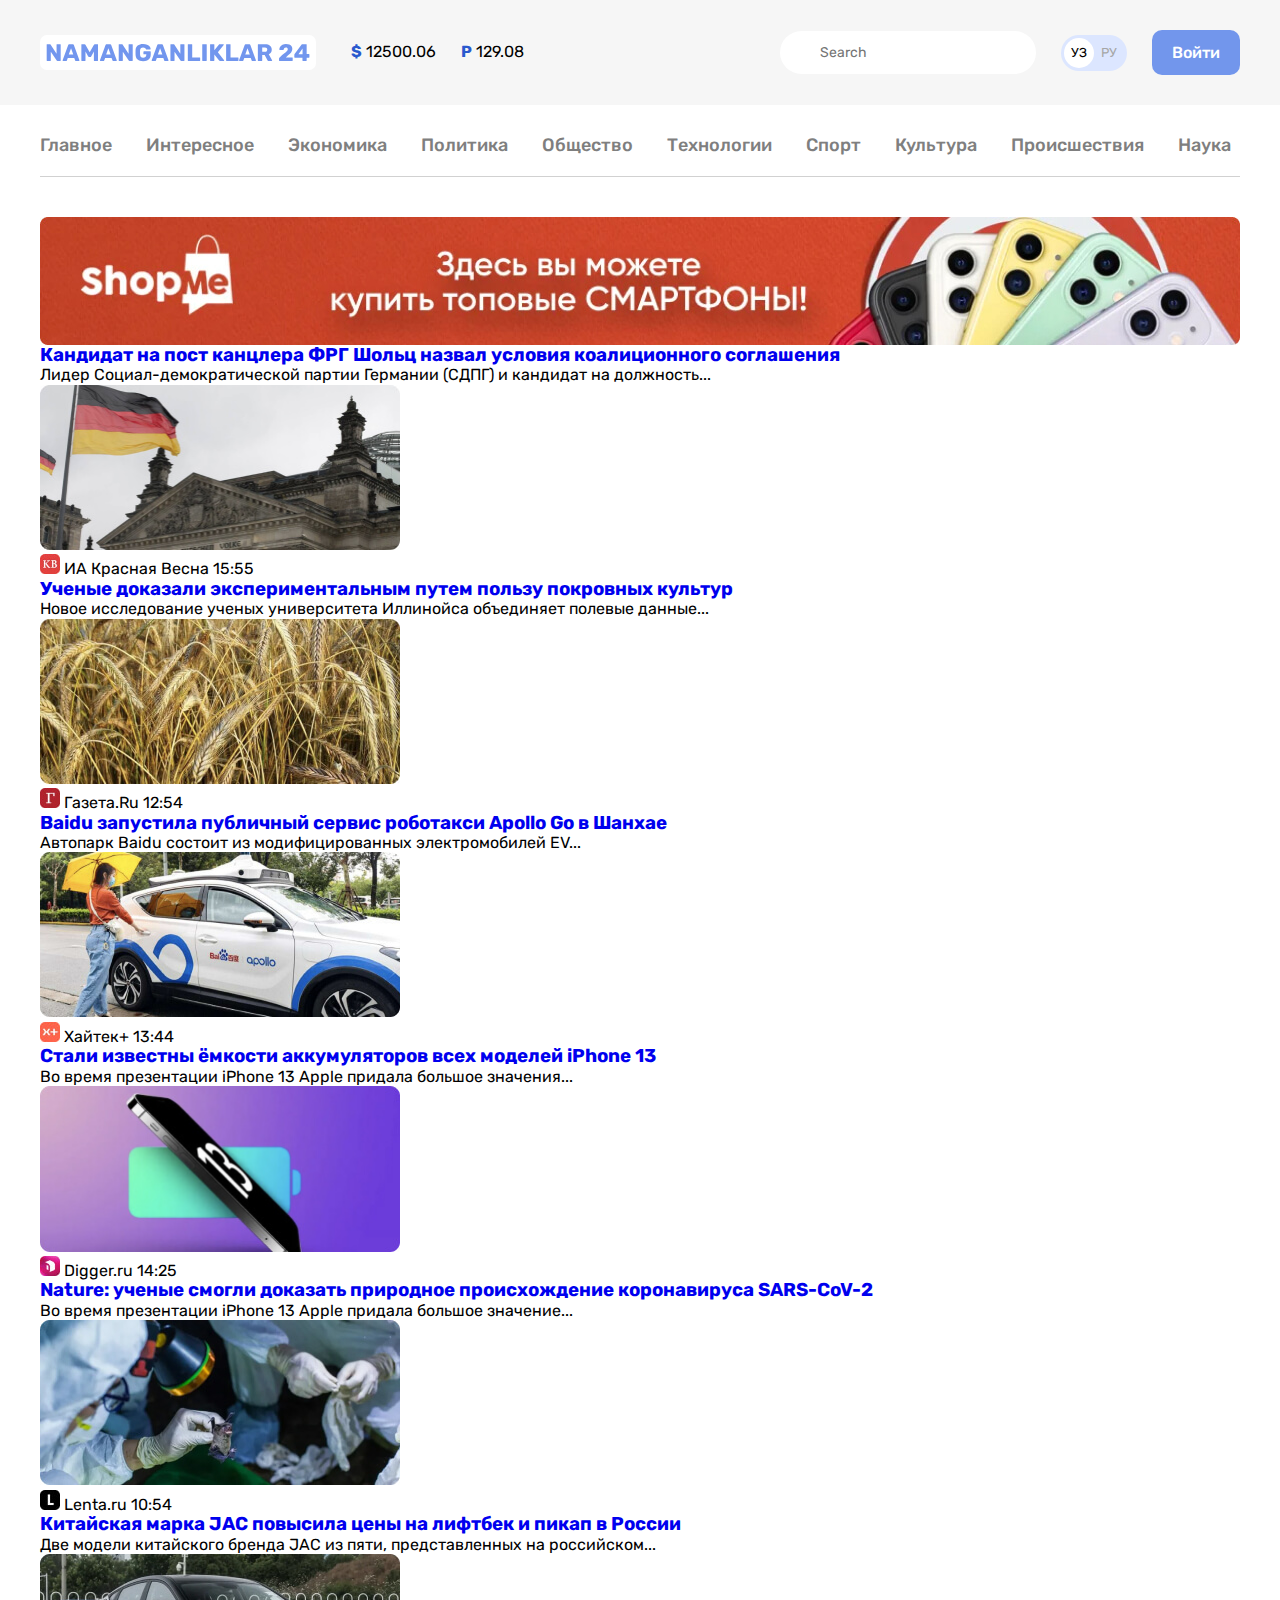
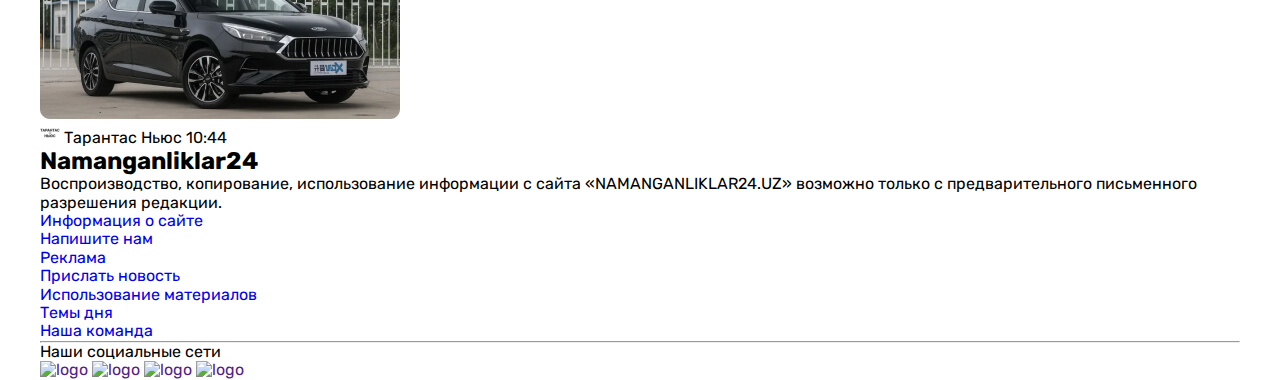
==== index.html @ 30543a36 "Add new img and change html code" ====
<!DOCTYPE html>
<html lang="ru">
<head>
    <meta charset="UTF-8">
    <meta name="viewport" content="width=device-width, initial-scale=1.0">
    <title>Namangan24</title>
    <!-- Google fonts -->
    <link rel="preconnect" href="https://fonts.googleapis.com">
    <link rel="preconnect" href="https://fonts.gstatic.com" crossorigin>
    <link href="https://fonts.googleapis.com/css2?family=Rubik:wght@400;500;700&display=swap" rel="stylesheet">
    <!-- Styles -->
    <link rel="stylesheet" href="css/normalize.css">
    <link rel="stylesheet" href="css/style.css">
</head>
<body>
    <!-- SITE HEADER -->
    <header class="site-header">
        <div class="header-top">
            <div class="header-top-container container">
                <a class="site-header-logo" href="index.html">
                    <img src="img/logo-site.svg" alt="site-logo" width="264" height="28">
                </a>

                <!-- CURRENCY RATES -->
                <ul class="currancy-rates">
                    <li class="currency-rates-item">
                        <b class="currency-rates-type">$</b>
                        <span class="currency-rates-value">12500.06</span>
                    </li>
                    <li class="currency-rates-item">
                        <b class="currency-rates-type">P</b>
                        <span class="currency-rates-value">129.08</span>
                    </li>
                </ul>

                <!-- GLOBAL SEARCH FORM -->
                <form class="global-search-form" action="/server.php" method="get">
                    <input class="global-search-form-input" type="search" name="search" placeholder="Search" aria-label="Search" required>
                </form>

                <!-- LANG TOGGLE -->
                <div class="lang-toggle">
                    <a class="lang-toggle-link lang-toggle-link-active" href="index.html">УЗ</a>
                    <a class="lang-toggle-link" href="index.html/ru">РУ</a>
                </div>
                <!-- SITE-HEADER AUTH -->
                <a class="button button-primary" href="#">Войти</a>
            </div>
        </div>

        <div class="container">
        <!-- SITENAV -->
            <nav class="sitenav">
                <ul class="sitenav-list">
                    <li class="sitenav-item">
                        <a class="sitenav-link" href="#">Главное</a>
                    </li>
                    <li class="sitenav-item">
                        <a class="sitenav-link" href="#">Интересное</a>
                    </li>
                    <li class="sitenav-item">
                        <a class="sitenav-link" href="#">Экономика</a>
                    </li>
                    <li class="sitenav-item">
                        <a class="sitenav-link" href="#">Политика</a>
                    </li>
                    <li class="sitenav-item">
                        <a class="sitenav-link" href="#">Общество</a>
                    </li>
                    <li class="sitenav-item">
                        <a class="sitenav-link" href="#">Технологии</a>
                    </li>
                    <li class="sitenav-item">
                        <a class="sitenav-link" href="#">Спорт</a>
                    </li>
                    <li class="sitenav-item">
                        <a class="sitenav-link" href="#">Культура</a>
                    </li>
                    <li class="sitenav-item">
                        <a class="sitenav-link" href="#">Происшествия</a>
                    </li>
                    <li class="sitenav-item">
                        <a class="sitenav-link" href="#">Наука</a>
                    </li>
                </ul>
            </nav>
            <!-- SITE-HEADER-BANNER -->
            <aside class="site-header-banner"> <!---umuman saytga aloqasi bo'lmagan-->
                <a class="site-header-banner-link" href="#" target="_blank">
                    <img src="/img/shopping-banner.jpg" alt="img" width="1200" height="128">
                </a>
            </aside>
        </div>

    </header>

    <!-- MAIN CONTENT -->
    <main class="main-content">
        <!-- <h1>Namanganliklar24 - сайт новостей</h1> -->

        <div class="container">
            <div class="top-news">
                <!-- <h2>Toп новостей</h2> -->
                <!-- NEWS GRID -->
                <div class="news-grid">
                    <!-- NEWS GRID ITEM -->
                    <article class="news-grid-item article-card">
                        <h3 class="article-card-title">
                            <a class="article-card-link" href="#">Кандидат на пост канцлера ФРГ Шольц назвал условия коалиционного соглашения</a>
                        </h3>
                        <p class="article-card-text">Лидер Социал-демократической партии Германии (СДПГ) и кандидат на должность...</p>
                        <img class="article-card-img" src="/img/germany.jpg" alt="" width="360" height="165">
                        <footer class="article-card-footer">
                            <img class="article-card-source-icon" src="/img/krasnaya-logo.jpg" alt="img" width="20" height="20">
                            <span class="article-card-source">ИА Красная Весна 15:55</span>
                        </footer>
                    </article>

                    <!-- NEWS GRID ITEM -->
                    <article class="news-grid-item article-card">
                        <h3 class="article-card-title">
                            <a class="article-card-link" href="#">Ученые доказали экспериментальным путем пользу покровных культур</a>
                        </h3>
                        <p class="article-card-text">Новое исследование ученых университета Иллинойса объединяет полевые данные... </p>
                        <img class="article-card-img" src="/img/wheat.jpg" alt="" width="360" height="165">
                        <footer class="article-card-footer">
                            <img class="article-card-source-icon" src="/img/journey-logo.jpg" alt="img" width="20" height="20">
                            <span class="article-card-source">Газета.Ru 12:54</span>
                        </footer>
                    </article>

                    <!-- NEWS GRID ITEM -->
                    <article class="news-grid-item article-card">
                        <h3 class="article-card-title">
                            <a class="article-card-link" href="#">Baidu запустила публичный сервис роботакси Apollo Go в Шанхае</a>
                        </h3>
                        <p class="article-card-text">Автопарк Baidu состоит из модифицированных электромобилей EV... </p>
                        <img class="article-card-img" src="/img/baidu.jpg" alt="" width="360" height="165">
                        <footer class="article-card-footer">
                            <img class="article-card-source-icon" src="/img/hightech-logo.jpg" alt="img" width="20" height="20">
                            <span class="article-card-source">Хайтек+ 13:44</span>
                        </footer>
                    </article>

                    <!-- NEWS GRID ITEM -->
                    <article class="news-grid-item article-card">
                        <h3 class="article-card-title">
                            <a class="article-card-link" href="#">Стали известны ёмкости аккумуляторов всех моделей iPhone 13</a>
                        </h3>
                        <p class="article-card-text">Во время презентации iPhone 13 Apple придала большое значения...</p>
                        <img class="article-card-img" src="/img/iphone-13pro.jpg" alt="" width="360" height="165">
                        <footer class="article-card-footer">
                            <img class="article-card-source-icon" src="/img/digger-logo.jpg" alt="img" width="20" height="20">
                            <span class="article-card-source">Digger.ru 14:25</span>
                        </footer>
                    </article>

                    <!-- NEWS GRID ITEM -->
                    <article class="news-grid-item article-card">
                        <h3 class="article-card-title">
                            <a class="article-card-link" href="#">Nature: ученые смогли доказать природное происхождение коронавируса SARS-CoV-2</a>
                        </h3>
                        <p class="article-card-text">Во время презентации iPhone 13 Apple придала большое значение...</p>
                        <img class="article-card-img" src="/img/lenta.jpg" alt="" width="360" height="165">
                        <footer class="article-card-footer">
                            <img class="article-card-source-icon" src="/img/lenta-logo.jpg" alt="img" width="20" height="20">
                            <span class="article-card-source">Lenta.ru 10:54</span>
                        </footer>
                    </article>

                    <!-- NEWS GRID ITEM -->
                    <article class="news-grid-item article-card">
                        <h3 class="article-card-title">
                            <a class="article-card-link" href="#">Китайская марка JAC повысила цены на лифтбек и пикап в России</a>
                        </h3>
                        <p class="article-card-text">Две модели китайского бренда JAC из пяти, представленных на российском...</p>
                        <img class="article-card-img" src="/img/jac.jpg" alt="" width="360" height="165">
                        <footer class="article-card-footer">
                            <img class="article-card-source-icon" src="/img/tarantas-png.png" alt="img" width="20" height="20">
                            <span class="article-card-source">Тарантас Ньюс 10:44</span>
                        </footer>
                    </article>


                </div>
            </div>
        </div>

    </main>

    <!-- FOOTER -->
    <footer class="site-footer">
        <div class="container">
            <h2 class="footer-heading">Namanganliklar24</h2>
            <div class="footer-nav">
                <p class="footer-nav-text">Воспроизводство, копирование, использование информации с сайта «NAMANGANLIKLAR24.UZ» возможно только с предварительного письменного разрешения редакции.
                </p>

                <ul class="footer-nav-list">
                    <li class="footer-nav-item"><a class="footer-nav-link" href="#">Информация о сайте</a>
                    </li>
                    <li class="footer-nav-item">
                        <a class="footer-nav-link" href="#">Напишите нам</a>
                    </li>
                    <li class="footer-nav-item">
                        <a class="footer-nav-link" href="#">Реклама</a>
                    </li>
                    <li class="footer-nav-item">
                        <a class="footer-nav-link" href="#">Прислать новость</a>
                    </li>
                </ul>
                <ul class="footer-nav-list">
                    <li class="footer-nav-item">
                        <a class="footer-nav-link" href="#">Использование материалов</a>
                    </li>
                    <li class="footer-nav-item">
                        <a class="footer-nav-link" href="#">Темы дня</a>
                    </li>
                    <li class="footer-nav-item">
                        <a class="footer-nav-link" href="#">Наша команда
                        </a>
                    </li>
                </ul>
            </div>
            <hr>

            <div class="footer-bottom">
                <p class="footer-bottom-text">Наши социальные сети</p>
                <div class="footer-bottom-social">
                    <a class="footer-social-link" href="">
                        <img src="https://placehold.co/25x25" alt="logo">
                    </a>
                    <a class="footer-social-link" href="">
                        <img src="https://placehold.co/25x25" alt="logo">
                    </a>
                    <a class="footer-social-link" href="">
                        <img src="https://placehold.co/25x25" alt="logo">
                    </a>
                    <a class="footer-social-link" href="">
                        <img src="https://placehold.co/25x25" alt="logo">
                    </a>
                </div>
            </div>
        </div>
    </footer>

</body>
</html>
---- css/style.css ----
*{
    box-sizing: border-box;
    padding: 0;
    margin: 0;
    list-style: none;
    text-decoration: none;
}
*:focus{
    outline: 2px dashed #7296EC;
}
html{
    height: 100%;
    scroll-behavior: smooth;
}
body{
    display: flex;
    flex-direction: column;
    font-family: 'Rubik', sans-serif;
    font-size: 16px;
}
img{
    /* min-width: 100%; */
    height: auto;
}
.container{
    width: 100%;
    max-width: 1240px;
    padding-left: 20px;
    padding-right: 20px;
    margin-left: auto;
    margin-right: auto;
}
/* BUTTON */
.button{
    display: inline-block;
    padding: 13px 20px;
    border-radius: 10px;
    font-size: 16px;
    line-height: normal;
    font-weight: 500;
    text-align: center;
    cursor: pointer;
}
.button-primary{
    background-color: #7296EC;
    color: #fff;
}
.button-primary:hover{
    opacity: 0.8;
}
.button-primary:active{
    opacity: 0.6;
}

/* HEADER */
.header-top {
    padding-top: 30px;
    padding-bottom: 30px;
    background-color: #f6f6f6;
}
.header-top-container {
    display: flex;
    align-items: center;
}
.site-header-logo{
    display: flex;
    padding: 8px 6px;
    margin-right: 35px;
    border-radius: 7px;
    background-color: #fff;
}
.site-header-logo:hover{
    opacity: 0.8;
}
.site-header-logo:active{
    opacity: 0.6;
}
.currancy-rates {
    display: flex;
    align-items: center;
    margin-right: auto;
}
.currency-rates-item:not(:last-child) {
    margin-right: 25px;
}
.currency-rates-type {
    color: #2959CE;
}
/* GLOBAL SEARCH */
.global-search-form{
    margin-right: 25px;
}
.global-search-form-input{
    padding-top: 13px;
    padding-bottom: 13px;
    padding-left: 40px;
    padding-right: 20px;
    border-radius: 60px;
    border: none;
    background-color: #fff;
    font-size: 14px;
    line-height: normal;
}
/* LANG-TOGGLE */
.lang-toggle {
    display: flex;
    padding: 3px;
    margin-right: 25px;
    border-radius: 39px;
    background-color: #DCE6FF;
}
.lang-toggle-link {
    width: 30px;
    height: 30px;
    font-size: 13px;
    line-height: 30px;
    text-align: center;
    color: #a6a6a6;
    border-radius: 50%;
}
.lang-toggle-link-active{
    background-color: #fff;
    color: #000;
}
/* SITENAV */
.sitenav {
    padding-bottom: 16px;
    padding-top: 26px;
    margin-bottom: 40px;
    border-bottom: 1px solid #d1d1d1;
    font-weight: 500;
}
.sitenav-list {
    display: flex;
    align-items: center;
    /* justify-content: space-between; */
}
.sitenav-item{
    margin-top: 4px;
    margin-bottom: 4px;
}
.sitenav-item:not(:last-child) {
    margin-right: 34px;
}
.sitenav-link {
    display: block;
    color: #7F7F7F;
    text-align: center;
    font-size: 18px;
}
.sitenav-link:hover{
    color: #7296EC;
}
.sitenav-link:active{
    opacity: 0.6;
}
.site-header-banner-link{
    display: flex;
}

/* MAIN CONTENT */
.main-content{
    flex-grow: 1; /*sticky footer bo'lishiga yordam beradi*/
}
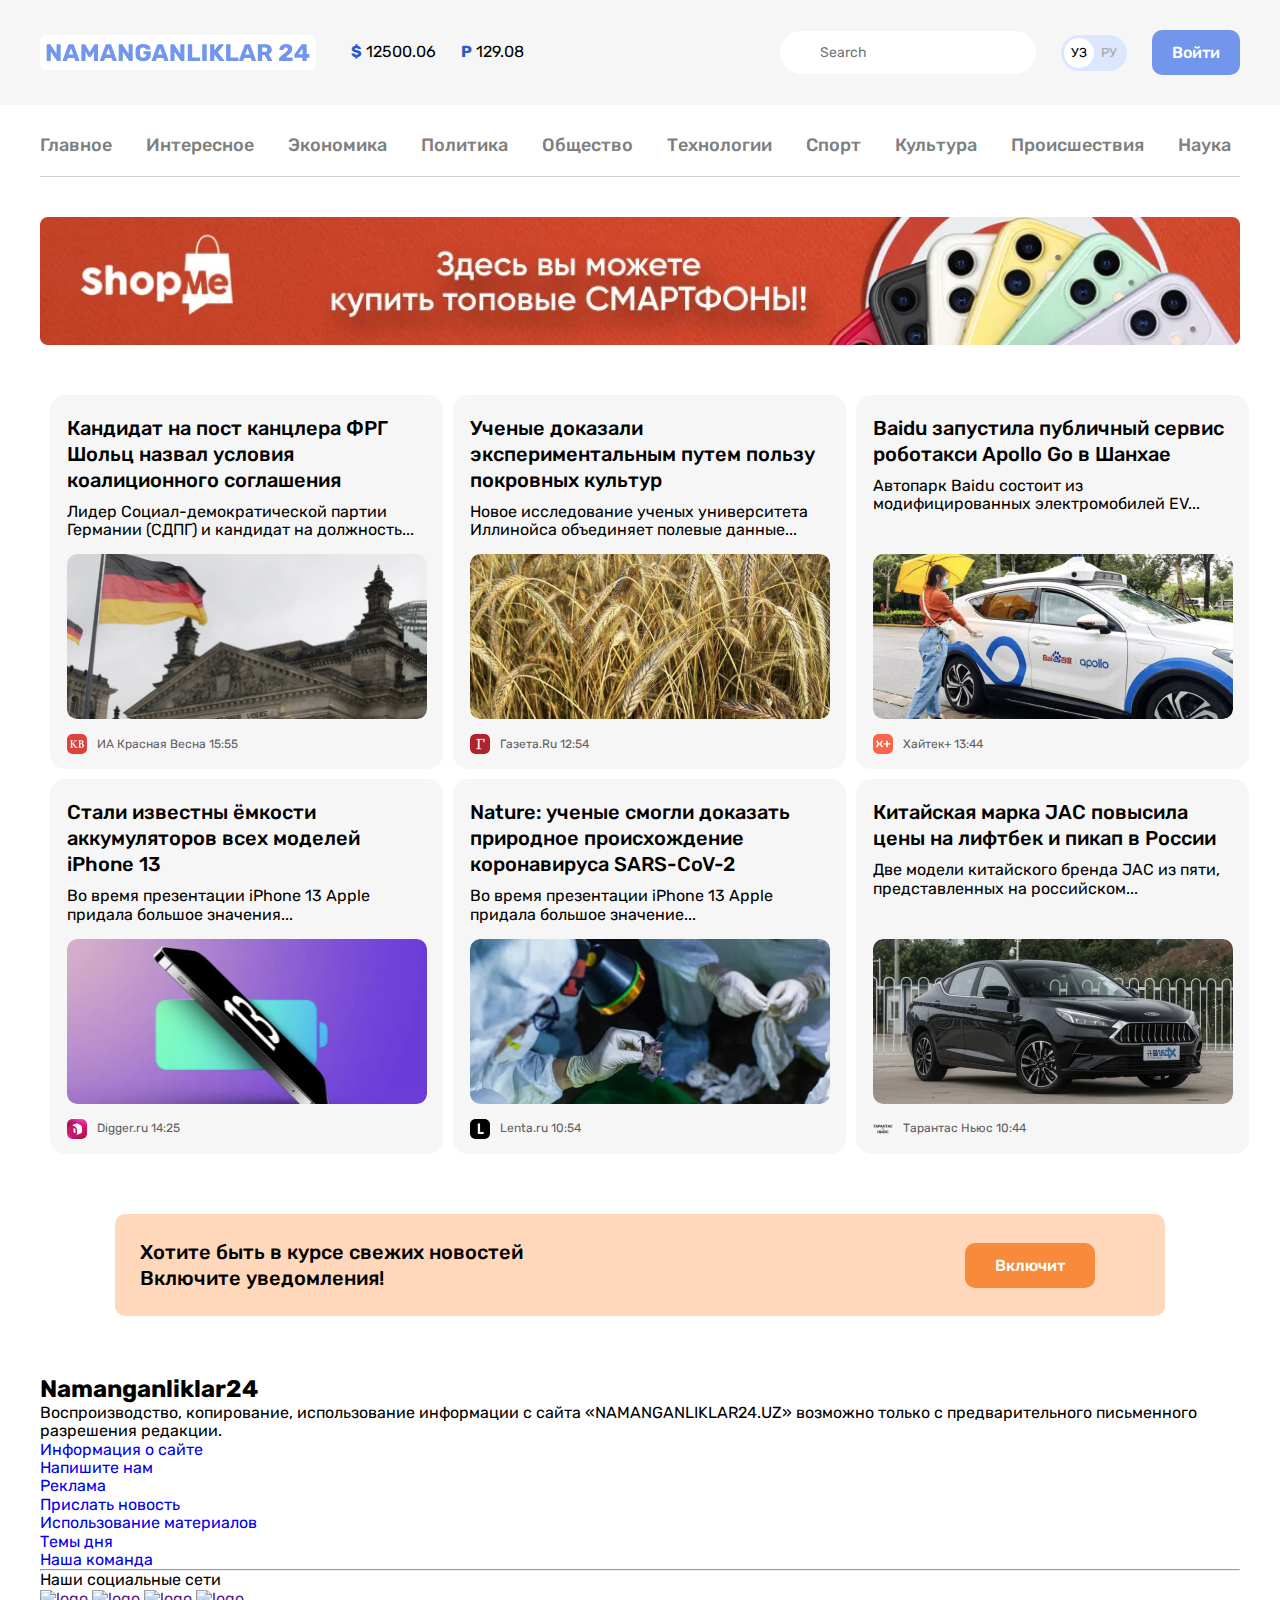
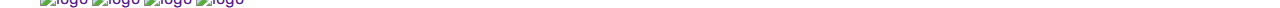
==== commit 2e404577: "Add notification-cta sectin and styles" ====
--- a/index.html
+++ b/index.html
@@ -184,6 +184,14 @@
 
                 </div>
             </div>
+
+            <!-- NOTIFICATION CTA -->
+            <section class="notification-cta">
+                <div class="notification-cta-text">Хотите быть в курсе свежих новостей
+                    <br>Включите уведомления!
+                </div>
+                <button class="button button-orange" type="button">Включит</button>
+            </section>
         </div>
 
     </main>
--- a/css/style.css
+++ b/css/style.css
@@ -34,6 +34,7 @@
 .button{
     display: inline-block;
     padding: 13px 20px;
+    border: 0;
     border-radius: 10px;
     font-size: 16px;
     line-height: normal;
@@ -45,10 +46,10 @@
     background-color: #7296EC;
     color: #fff;
 }
-.button-primary:hover{
+.button:hover{
     opacity: 0.8;
 }
-.button-primary:active{
+.button:active{
     opacity: 0.6;
 }
 
@@ -161,4 +162,91 @@
 /* MAIN CONTENT */
 .main-content{
     flex-grow: 1; /*sticky footer bo'lishiga yordam beradi*/
+    padding-top: 50px;
+}
+
+/* NEWS GRID */
+.news-grid {
+    display: flex;
+    flex-wrap: wrap;
+    margin-right: -10px;
+    margin-bottom: -10px;
+}
+.news-grid-item{
+    width: 393px;
+    margin-left: 10px;
+    margin-bottom: 10px;
+}
+.article-card {
+    display: flex;
+    flex-direction: column;
+    border-radius: 15px;
+    padding: 20px 17px 15px;
+    background-color: #f6f6f6;
+}
+.article-card-title {
+    margin-bottom: 10px;
+    font-size: 20px;
+    font-weight: 500;
+    line-height: 26px; /* 130% */
+}
+.article-card-link {
+    display: inline-block;
+    color: #000;
+}
+.article-card-link:hover{
+    color: #7296EC;
+}
+.article-card-link:active{
+    opacity: 0.6;
+}
+.article-card-text {
+    margin-bottom: 15px;
+}
+.article-card-img {
+    display: block;
+    width: 360px;
+    height: 165px;
+    margin-top: auto;
+    margin-bottom: 15px;
+    border-radius: 10px;
+    object-fit: cover;
+}
+.article-card-footer {
+    display: flex;
+    align-items: center;
+}
+.article-card-source-icon {
+    margin-right: 10px;
+    border-radius: 5px;
+}
+.article-card-source {
+    color: #5E5F61;
+    font-size: 12px;
+    font-weight: 400;
+}
+
+.notification-cta {
+    display: flex;
+    justify-content: space-between;
+    align-items: center;
+    padding: 25px 70px 25px 25px;
+    margin: 60px 75px;
+    border-radius: 10px;
+    background-color: #ffd7ba;
+}
+.notification-cta-text {
+    color: #000;
+    font-size: 20px;
+    font-weight: 500;
+    line-height: 26px; /* 130% */
+}
+.button-orange {
+    color: #fff;
+    display: inline-flex;
+    padding: 13px 30px;
+    align-items: flex-start;
+    gap: 10px;
+    border-radius: 10px;
+    background-color: #F78B3B;
 }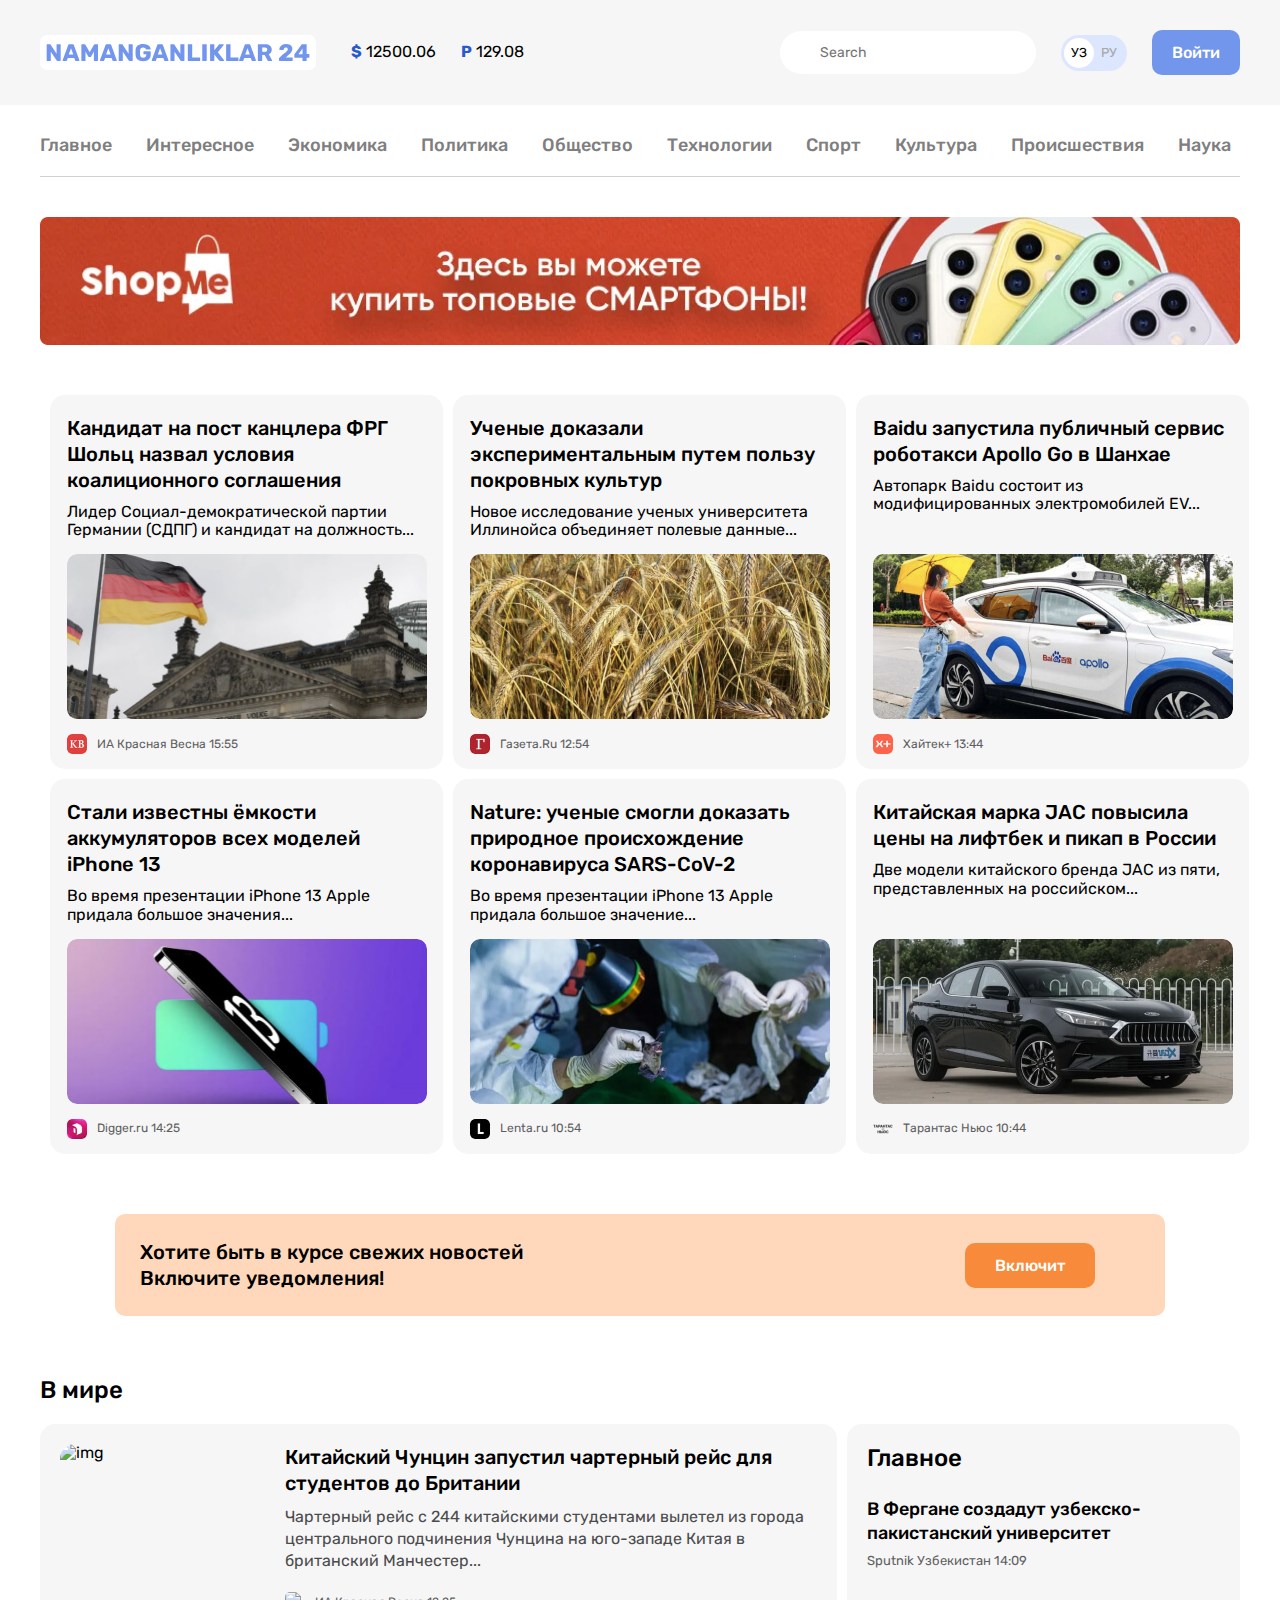
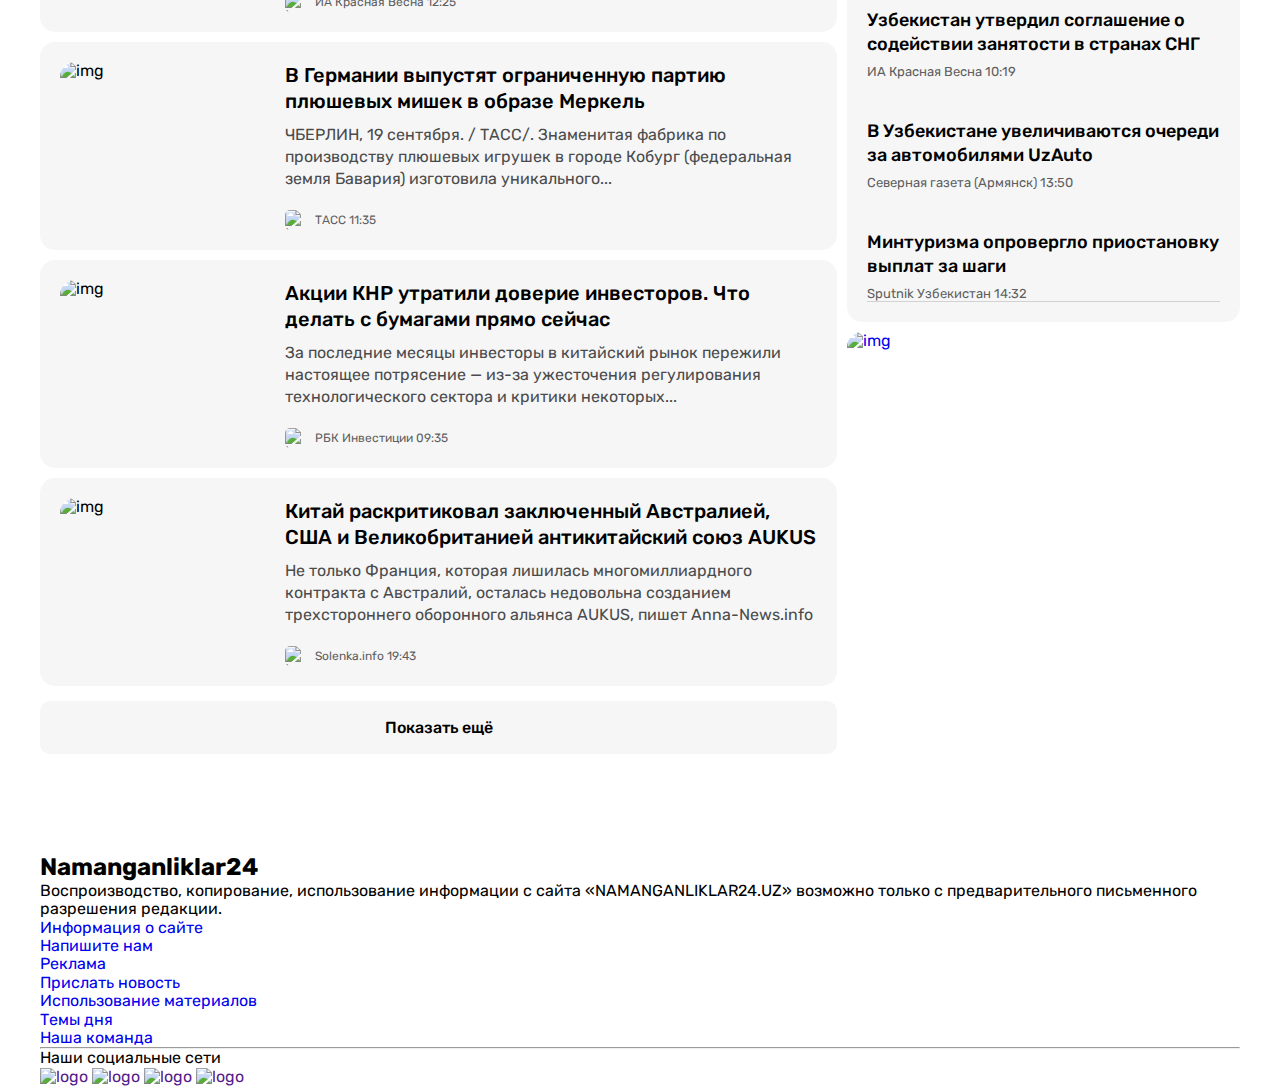
==== commit e3b606b6: "Add global news" ====
--- a/index.html
+++ b/index.html
@@ -192,6 +192,114 @@
                 </div>
                 <button class="button button-orange" type="button">Включит</button>
             </section>
+
+            <div class="layout-2-1">
+                <!-- GLOBAL NEW -->
+                <div class="layout-main-2-1">
+                    <section class="global-news">
+                        <h2 class="global-news-heading">В мире</h2>
+                        <!-- NEWS-LIST -->
+                        <div class="news-list">
+                            <!-- NEWS-ITEM -->
+                            <div class="news-list-item article-card-horizontal">
+                                <img class="article-card-horizontal-img" src="https://placehold.co/210x165" alt="img" width="210" height="165">
+                                <div class="article-card-horizontal-content">
+                                    <h3 class="article-card-horizontal-title">
+                                        <a class="article-card-horizontal-link" href="#" >Китайский Чунцин запустил чартерный рейс для студентов до Британии</a>
+                                    </h3>
+                                    <p class="article-card-horizontal-text">Чартерный рейс с 244 китайскими студентами вылетел из города центрального подчинения Чунцина на юго-западе Китая в британский Манчестер...</p>
+                                    <footer class="article-card-horizontal-footer">
+                                        <img class="article-card-horizontal-icon" src="https://placehold.co/20x20" alt="img" width="20" height="20">
+                                        <span class="article-card-horizontal-source">ИА Красная Весна 12:25 </span>
+                                    </footer>
+                                </div>
+                            </div>
+                            <!-- NEWS-ITEM -->
+                            <div class="news-list-item article-card-horizontal">
+                                <img class="article-card-horizontal-img" src="https://placehold.co/210x165" alt="img" width="210" height="165">
+                                <div class="article-card-horizontal-content">
+                                    <h3 class="article-card-horizontal-title">
+                                        <a class="article-card-horizontal-link" href="#" >В Германии выпустят ограниченную партию плюшевых мишек в образе Меркель</a>
+                                    </h3>
+                                    <p class="article-card-horizontal-text">ЧБЕРЛИН, 19 сентября. / ТАСС/. Знаменитая фабрика по производству плюшевых игрушек в городе Кобург (федеральная земля Бавария) изготовила уникального...</p>
+                                    <footer class="article-card-horizontal-footer">
+                                        <img class="article-card-horizontal-icon" src="https://placehold.co/20x20" alt="img" width="20" height="20">
+                                        <span class="article-card-horizontal-source">ТАСС 11:35 </span>
+                                    </footer>
+                                </div>
+                            </div>
+                            <!-- NEWS-ITEM -->
+                            <div class="news-list-item article-card-horizontal">
+                                <img class="article-card-horizontal-img" src="https://placehold.co/210x165" alt="img" width="210" height="165">
+                                <div class="article-card-horizontal-content">
+                                    <h3 class="article-card-horizontal-title">
+                                        <a class="article-card-horizontal-link" href="#" >Акции КНР утратили доверие инвесторов. Что делать с бумагами прямо сейчас</a>
+                                    </h3>
+                                    <p class="article-card-horizontal-text">За последние месяцы инвесторы в китайский рынок пережили настоящее потрясение — из-за ужесточения регулирования технологического сектора и критики некоторых...</p>
+                                    <footer class="article-card-horizontal-footer">
+                                        <img class="article-card-horizontal-icon" src="https://placehold.co/20x20" alt="img" width="20" height="20">
+                                        <span class="article-card-horizontal-source">РБК Инвестиции 09:35 </span>
+                                    </footer>
+                                </div>
+                            </div>
+                            <!-- NEWS-ITEM -->
+                            <div class="news-list-item article-card-horizontal">
+                                <img class="article-card-horizontal-img" src="https://placehold.co/210x165" alt="img" width="210" height="165">
+                                <div class="article-card-horizontal-content">
+                                    <h3 class="article-card-horizontal-title">
+                                        <a class="article-card-horizontal-link" href="#" >Китай раскритиковал заключенный Австралией, США и Великобританией антикитайский союз AUKUS</a>
+                                    </h3>
+                                    <p class="article-card-horizontal-text">Не только Франция, которая лишилась многомиллиардного контракта с Австралий, осталась недовольна созданием трехстороннего оборонного альянса AUKUS, пишет Anna-News.info</p>
+                                    <footer class="article-card-horizontal-footer">
+                                        <img class="article-card-horizontal-icon" src="https://placehold.co/20x20" alt="img" width="20" height="20">
+                                        <span class="article-card-horizontal-source">Solenka.info 19:43 </span>
+                                    </footer>
+                                </div>
+                            </div>
+                        </div>
+                        <button class="news-list-button button-block button" type="button">Показать ещё </button>
+                    </section>
+                </div>
+                <!-- SIDEBAR -->
+                <div class="layout-sidebar-2-1">
+                    <section class="layout-sidebar-2-1-item sidebar-news-card">
+                        <h2 class="sidebar-news-card-heading">Главное</h2>
+                        <ul class="sidebar-news-card-list">
+                            <li class="sidebar-news-card-item">
+                                <h3 class="sidebar-news-card-title">
+                                    <a class="sidebar-news-card-link" href="#">В Фергане создадут узбекско-пакистанский университет</a>
+                                </h3>
+                                <p class="sidebar-news-card-source">Sputnik Узбекистан 14:09</p>
+                            </li>
+                            <li class="sidebar-news-card-item">
+                                <h3 class="sidebar-news-card-title">
+                                    <a class="sidebar-news-card-link" href="#">Узбекистан утвердил соглашение о содействии занятости в странах СНГ</a>
+                                </h3>
+                                <p class="sidebar-news-card-source">ИА Красная Весна 10:19</p>
+                            </li>
+                            <li class="sidebar-news-card-item">
+                                <h3 class="sidebar-news-card-title">
+                                    <a class="sidebar-news-card-link" href="#">В Узбекистане увеличиваются очереди за автомобилями UzAuto</a>
+                                </h3>
+                                <p class="sidebar-news-card-source">Северная газета (Армянск) 13:50</p>
+                            </li>
+                            <li class="sidebar-news-card-item">
+                                <h3 class="sidebar-news-card-title">
+                                    <a class="sidebar-news-card-link" href="#">Минтуризма опровергло приостановку выплат за шаги</a>
+                                </h3>
+                                <p class="sidebar-news-card-source">Sputnik Узбекистан 14:32</p>
+                            </li>
+                        </ul>
+                    </section>
+
+                    <aside class="layout-sidebar-2-1-item sidebar-ad">
+                        <a class="sidebar-ad-link" href="#">
+                            <img class="sidebar-ad-img" src="https://placehold.co/393x338" alt="img" width="393" height="338">
+                        </a>
+                    </aside>
+                </div>
+
+            </div>
         </div>
 
     </main>
--- a/css/style.css
+++ b/css/style.css
@@ -41,6 +41,10 @@
     font-weight: 500;
     text-align: center;
     cursor: pointer;
+}
+.button-block{
+    display: block;
+    width: 100%;
 }
 .button-primary{
     background-color: #7296EC;
@@ -163,6 +167,7 @@
 .main-content{
     flex-grow: 1; /*sticky footer bo'lishiga yordam beradi*/
     padding-top: 50px;
+    padding-bottom: 100px;
 }
 
 /* NEWS GRID */
@@ -249,4 +254,165 @@
     gap: 10px;
     border-radius: 10px;
     background-color: #F78B3B;
+}
+
+/* LAYOUT */
+.layout-2-1{
+    display: flex;
+    align-items: flex-start;
+}
+.layout-main-2-1{
+    width: 797px;
+    margin-right: 10px;
+}
+.layout-sidebar-2-1{
+    width: 393px;
+    margin-top: 48px;
+}
+.layout-sidebar-2-1-item:not(:last-child){
+    margin-bottom: 10px;
+}
+/* GLOBAL NEWS */
+/* .global-news {
+
+} */
+.global-news-heading {
+    margin-top: 0;
+    margin-bottom: 20px;
+    color: #000;
+    font-size: 24px;
+    font-weight: 500;
+    line-height: normal;
+}
+.news-list {
+    display: flex;
+    flex-direction: column;
+    margin-bottom: 15px;
+}
+.news-list-item:not(:last-child) {
+    margin-bottom: 10px;
+}
+
+/* ARTICLE CARD */
+.article-card-horizontal {
+    display: flex;
+    align-items: flex-start;
+    padding: 20px;
+    background-color: #f6f6f6;
+    border-radius: 15px;
+}
+.article-card-horizontal-img {
+    display: block;
+    width: 210px;
+    height: 165px;
+    margin-right: 15px;
+    border-radius: 15px;
+    object-fit: cover;
+}
+.article-card-horizontal-content {
+    flex-grow: 1;
+}
+.article-card-horizontal-title {
+    margin-top: 0;
+    margin-bottom: 10px;
+    font-size: 20px;
+    font-weight: 500;
+    line-height: 26px; /* 130% */
+}
+.article-card-horizontal-link {
+    display: inline-block;
+    color: #000;
+}
+.article-card-horizontal-link:hover{
+    color: #7296EC;
+}
+.article-card-horizontal-text {
+    margin-bottom: 20px;
+    color: #4A4B4C;
+    font-size: 16px;
+    font-weight: 400;
+    line-height: 22px; /* 137.5% */
+}
+.article-card-horizontal-footer {
+    display: flex;
+    align-items: center;
+}
+.article-card-horizontal-icon {
+    display: inline-block;
+    width: 20px;
+    height: 20px;
+    border-radius: 5px;
+    margin-right: 10px;
+    object-fit: cover;
+}
+.article-card-horizontal-source {
+    color: #5E5F61;
+    font-size: 12px;
+    font-style: normal;
+    font-weight: 400;
+    line-height: normal;
+}
+.news-list-button{
+    padding: 17px;
+    color: #000;
+    background-color: #f6f6f6ff;
+}
+
+/* SIDEBAR */
+.layout-sidebar{
+    width: 393px;
+}
+.sidebar-news-card {
+    padding: 20px;
+    color: #000;
+    border-radius: 15px;
+    background-color: #f6f6f6;
+}
+.sidebar-news-card-heading {
+    margin-bottom: 25px;
+    color: #000;
+    font-size: 24px;
+    font-weight: 500;
+    line-height: normal;
+}
+.sidebar-news-card-list {
+}
+.sidebar-news-card-item {
+    padding-top: 20px;
+    padding-bottom: 20px;
+}
+.sidebar-news-card-item:first-child{
+    padding-top: 0;
+}
+.sidebar-news-card-item:last-child{
+    padding-bottom: 0;
+}
+.sidebar-news-card-item:last-child{
+    border-bottom: 1px solid #d2d2d2;
+}
+.sidebar-news-card-title {
+    margin-bottom: 8px;
+    font-size: 18px;
+    font-weight: 500;
+    line-height: 24px; /* 133.333% */
+}
+.sidebar-news-card-link {
+    color: #000;
+}
+.sidebar-news-card-source {
+    color: #5E5F61;
+    font-size: 13px;
+    font-weight: 400;
+    line-height: normal;
+}
+
+/* SIDEBAR-AD */
+.sidebar-ad-link {
+    display: flex;
+}
+.sidebar-ad-img {
+    width: 393px;
+    height: 338px;
+    object-fit: cover;
+    border-radius: 15px;
 }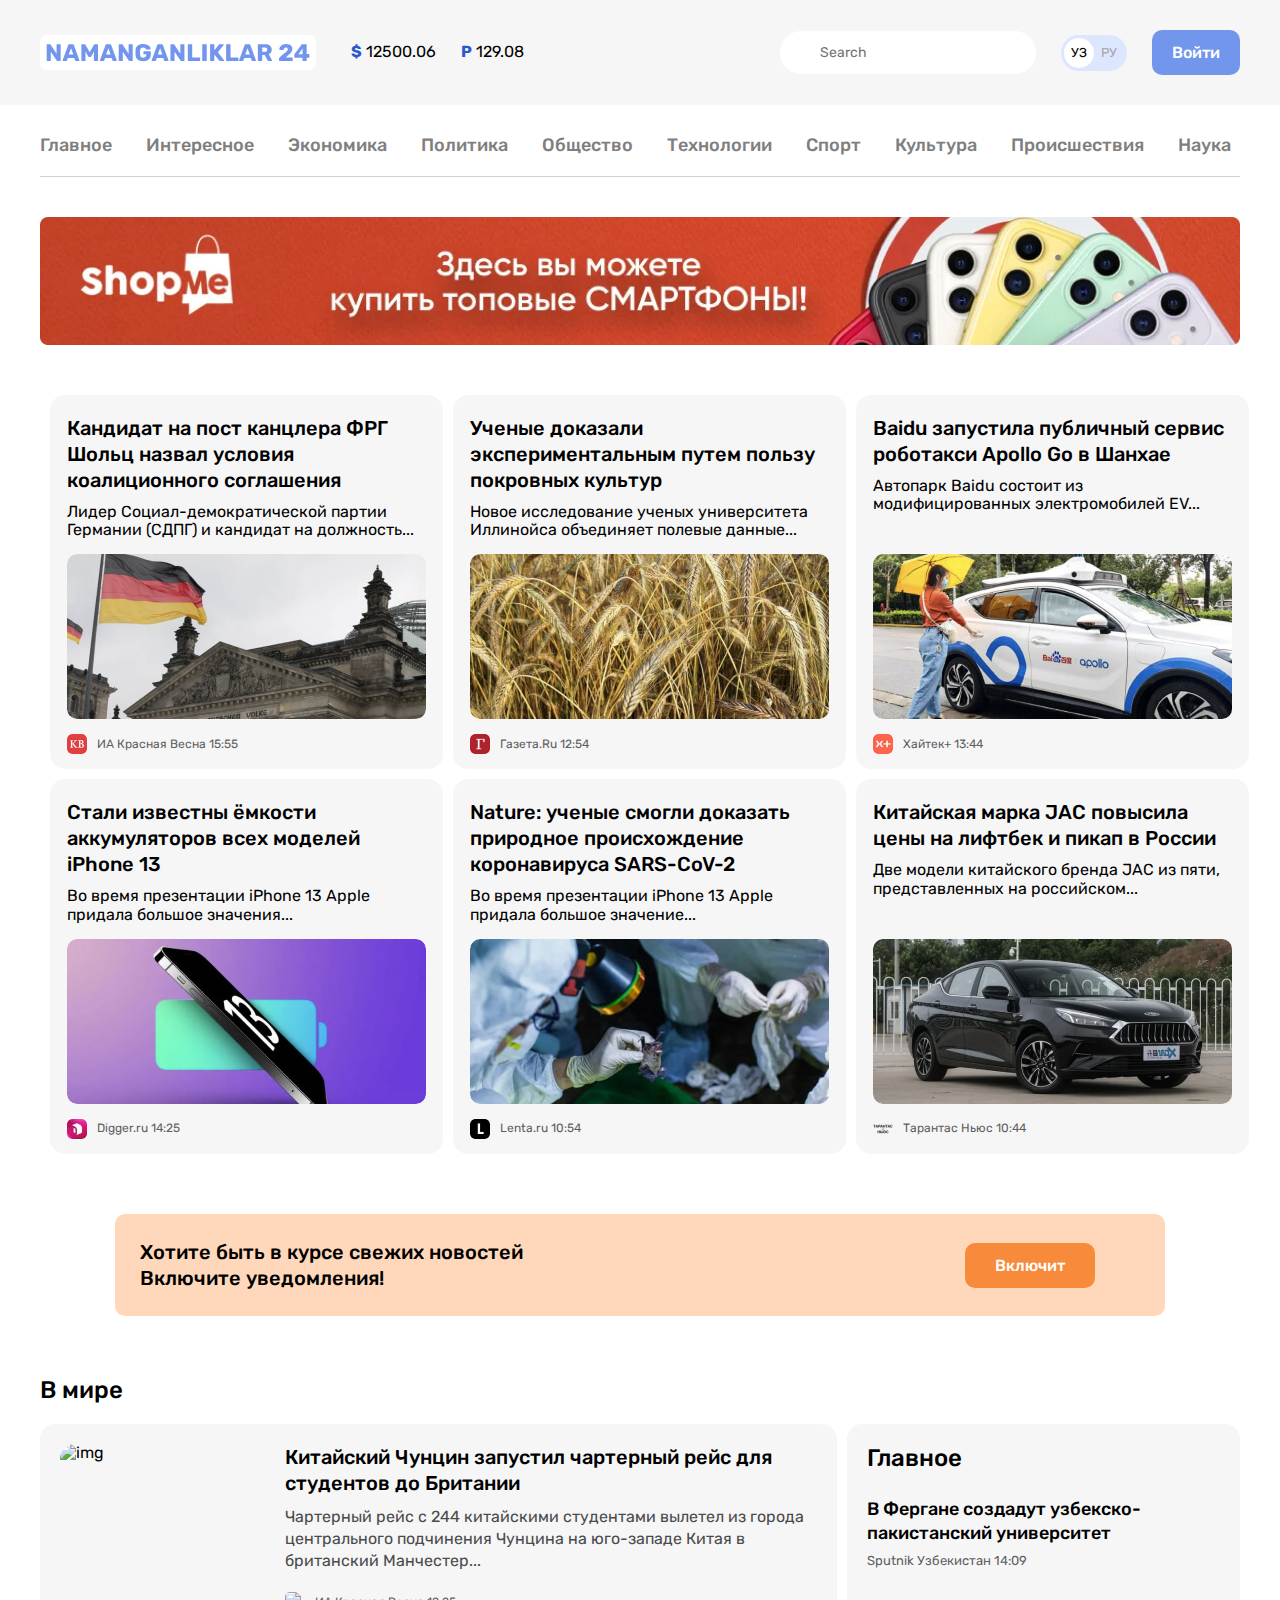
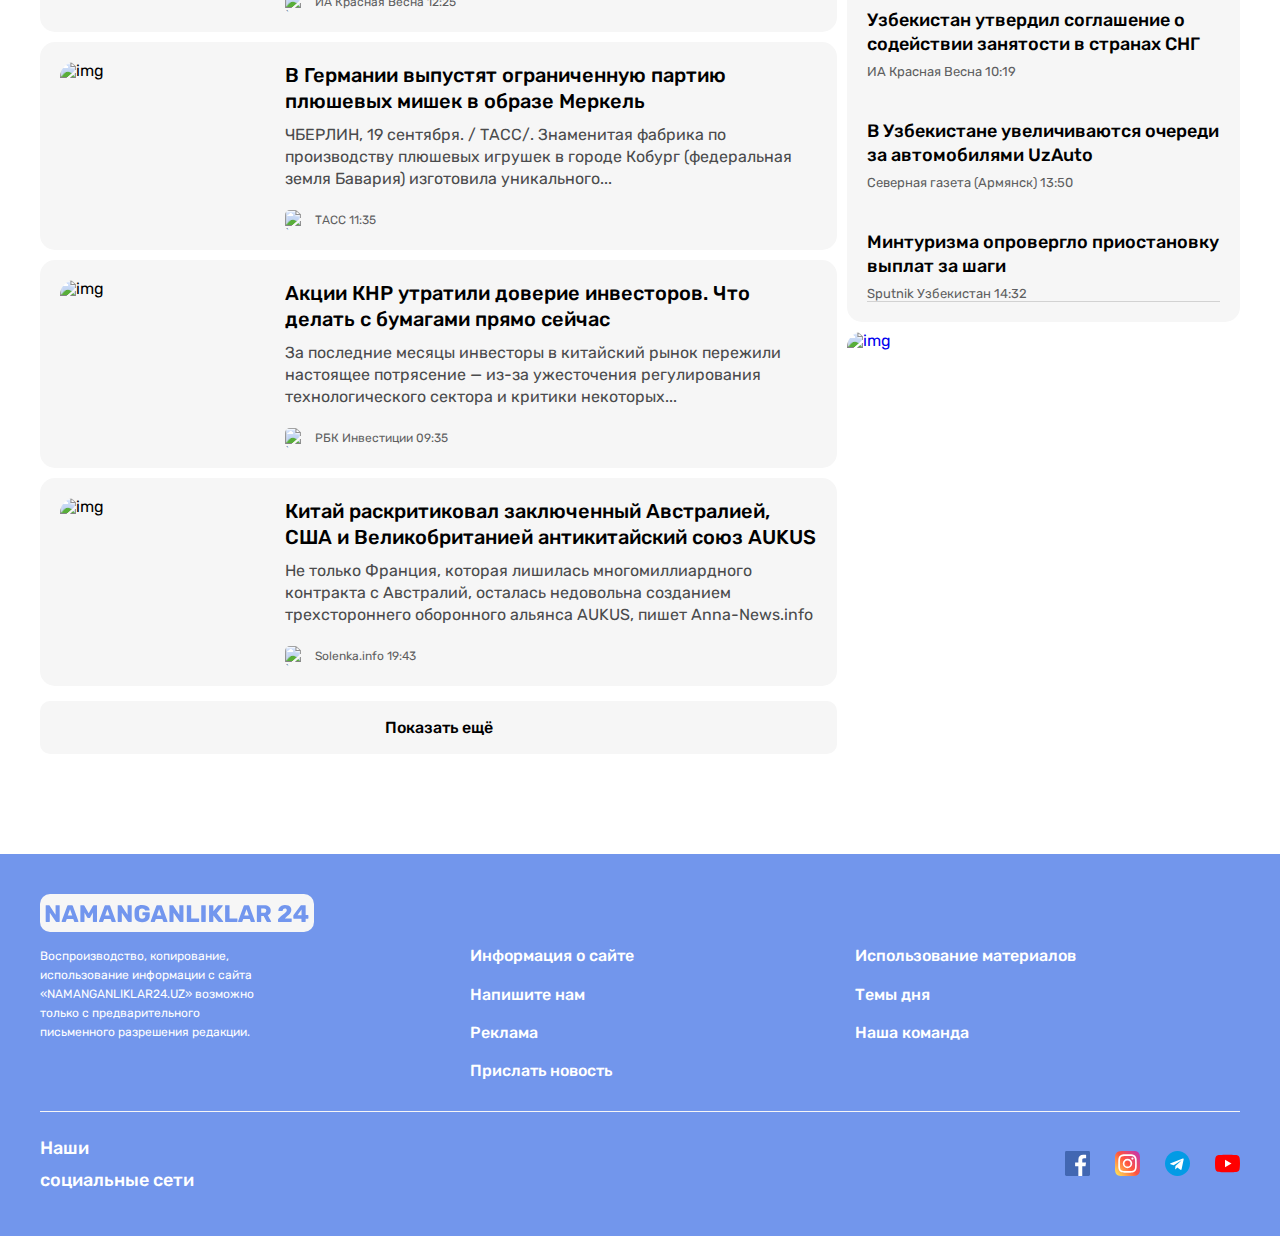
==== commit 6757318f: "Add footer section and styles" ====
--- a/index.html
+++ b/index.html
@@ -307,55 +307,73 @@
     <!-- FOOTER -->
     <footer class="site-footer">
         <div class="container">
-            <h2 class="footer-heading">Namanganliklar24</h2>
-            <div class="footer-nav">
-                <p class="footer-nav-text">Воспроизводство, копирование, использование информации с сайта «NAMANGANLIKLAR24.UZ» возможно только с предварительного письменного разрешения редакции.
-                </p>
-
-                <ul class="footer-nav-list">
-                    <li class="footer-nav-item"><a class="footer-nav-link" href="#">Информация о сайте</a>
-                    </li>
-                    <li class="footer-nav-item">
-                        <a class="footer-nav-link" href="#">Напишите нам</a>
-                    </li>
-                    <li class="footer-nav-item">
-                        <a class="footer-nav-link" href="#">Реклама</a>
-                    </li>
-                    <li class="footer-nav-item">
-                        <a class="footer-nav-link" href="#">Прислать новость</a>
+            <div class="site-footer-logo-wrapper">
+                <a class="site-footer-logo" href="index.html">
+                    <img  class="site-footer-logo-img" src="img/logo-site.svg" alt="logo" width="264" height="28">
+                </a>
+            </div>
+
+            <div class="site-footer-about-links">
+                <div class="site-footer-about">
+                    Воспроизводство, копирование, использование информации с сайта «NAMANGANLIKLAR24.UZ» возможно только с предварительного письменного разрешения редакции.
+                </div>
+
+                <div class="site-footer-links-wrapper">
+                    <ul class="site-footer-links">
+                        <li class="site-footer-links-item">
+                            <a class="site-footer-link" href="#">Информация о сайте</a>
+                        </li>
+                        <li class="site-footer-links-item">
+                            <a class="site-footer-link" href="#">Напишите нам</a>
+                        </li>
+                        <li class="site-footer-links-item">
+                            <a class="site-footer-link" href="#">Реклама</a>
+                        </li>
+                        <li class="site-footer-links-item">
+                            <a class="site-footer-link" href="#">Прислать новость</a>
+                        </li>
+                    </ul>
+
+                    <ul class="site-footer-links">
+                        <li class="site-footer-links-item">
+                            <a class="site-footer-link" href="#">Использование материалов</a>
+                        </li>
+                        <li class="site-footer-links-item">
+                            <a class="site-footer-link" href="#">Темы дня</a>
+                        </li>
+                        <li class="site-footer-links-item">
+                            <a class="site-footer-link" href="#">Наша команда</a>
+                        </li>
+                    </ul>
+                </div>
+            </div>
+
+            <hr class="site-footer-divider">
+
+            <div class="site-footer-socials">
+                <h2 class="site-footer-socials-heading">Наши социальные сети</h2>
+                <ul class="site-footer-socials-list">
+                    <li class="site-footer-socials-item">
+                        <a class="site-footer-socials-link" href="#" target="_blank">
+                            <img class="site-footer-socials-icon" src="img/icon-facebook.svg" alt="Facebook" width="25" height="25">
+                        </a>
+                    </li>
+                    <li class="site-footer-socials-item">
+                        <a class="site-footer-socials-link" href="#" target="_blank">
+                            <img class="site-footer-socials-icon" src="img/icon-instagram.svg" alt="Instagram" width="25" height="25">
+                        </a>
+                    </li>
+                    <li class="site-footer-socials-item">
+                        <a class="site-footer-socials-link" href="#" target="_blank">
+                            <img class="site-footer-socials-icon" src="img/icon-telegram.svg" alt="Telegram" width="25" height="25">
+                        </a>
+                    </li>
+                    <li class="site-footer-socials-item">
+                        <a class="site-footer-socials-link" href="#" target="_blank">
+                            <img class="site-footer-socials-icon" src="img/icon-youtube.svg" alt="YouTube" width="25" height="25">
+                        </a>
                     </li>
                 </ul>
-                <ul class="footer-nav-list">
-                    <li class="footer-nav-item">
-                        <a class="footer-nav-link" href="#">Использование материалов</a>
-                    </li>
-                    <li class="footer-nav-item">
-                        <a class="footer-nav-link" href="#">Темы дня</a>
-                    </li>
-                    <li class="footer-nav-item">
-                        <a class="footer-nav-link" href="#">Наша команда
-                        </a>
-                    </li>
-                </ul>
-            </div>
-            <hr>
-
-            <div class="footer-bottom">
-                <p class="footer-bottom-text">Наши социальные сети</p>
-                <div class="footer-bottom-social">
-                    <a class="footer-social-link" href="">
-                        <img src="https://placehold.co/25x25" alt="logo">
-                    </a>
-                    <a class="footer-social-link" href="">
-                        <img src="https://placehold.co/25x25" alt="logo">
-                    </a>
-                    <a class="footer-social-link" href="">
-                        <img src="https://placehold.co/25x25" alt="logo">
-                    </a>
-                    <a class="footer-social-link" href="">
-                        <img src="https://placehold.co/25x25" alt="logo">
-                    </a>
-                </div>
             </div>
         </div>
     </footer>
--- a/css/style.css
+++ b/css/style.css
@@ -19,7 +19,7 @@
     font-size: 16px;
 }
 img{
-    /* min-width: 100%; */
+    max-width: 100%;
     height: auto;
 }
 .container{
@@ -415,4 +415,96 @@
     height: 338px;
     object-fit: cover;
     border-radius: 15px;
+}
+
+/* SITE FOOTER */
+.site-footer *:focus{
+    outline: 2px dashed #fff;
+    outline-offset: 3px;
+}
+.site-footer {
+    padding-top: 40px;
+    padding-bottom: 40px;
+    background-color: #7296EC;
+    color: #fff;
+}
+.site-footer-logo-wrapper {
+    display: flex;
+    margin-bottom: 15px;
+}
+.site-footer-logo {
+    display: flex;
+    background-color: #f6f6f6;
+    padding: 5px;
+    border-radius: 10px;
+}
+.site-footer-logo:hover{
+    opacity: 0.8;
+}
+.site-footer-logo:active{
+    opacity: 0.6;
+}
+.site-footer-logo-img{
+    width: 264px;
+    height: 28px;
+    object-fit: contain;
+}
+.site-footer-about-links {
+    display: flex;
+}
+.site-footer-about {
+    width: 230px;
+    margin-right: 200px;
+    font-size: 12px;
+    line-height: 19px;
+}
+.site-footer-links-wrapper {
+    display: flex;
+    flex-grow: 1;
+}
+.site-footer-links {
+    width: 50%;
+    padding-right: 24px;  /* ozroq joy qoldiradi ehtiyot shart*/
+    font-weight: 500;
+}
+.site-footer-links-item:not(:last-child) {
+    margin-bottom: 20px;
+}
+.site-footer-link {
+    display: inline-block;
+    color: #fff;
+}
+.site-footer-divider {
+    margin-top: 30px;
+    margin-bottom: 20px;
+    height: 1px;
+    border: none;
+    background-color: #f6f6f6;
+}
+.site-footer-socials {
+    display: flex;
+    justify-content: space-between;
+    align-items: center;
+}
+.site-footer-socials-heading {
+    width: 160px;
+    font-size: 18px;
+    line-height: 32px;
+    font-weight: 500;
+}
+.site-footer-socials-list {
+    display: flex;
+    align-items: center;
+}
+.site-footer-socials-item:not(:last-child) {
+    margin-right: 25px;
+}
+.site-footer-socials-link {
+    display: flex;
+}
+.site-footer-socials-icon {
+    flex-shrink: 0;  /*kichrayib ketmaslik uchun*/
+    width: 25px;
+    height: 25px;
+    object-fit: contain;
 }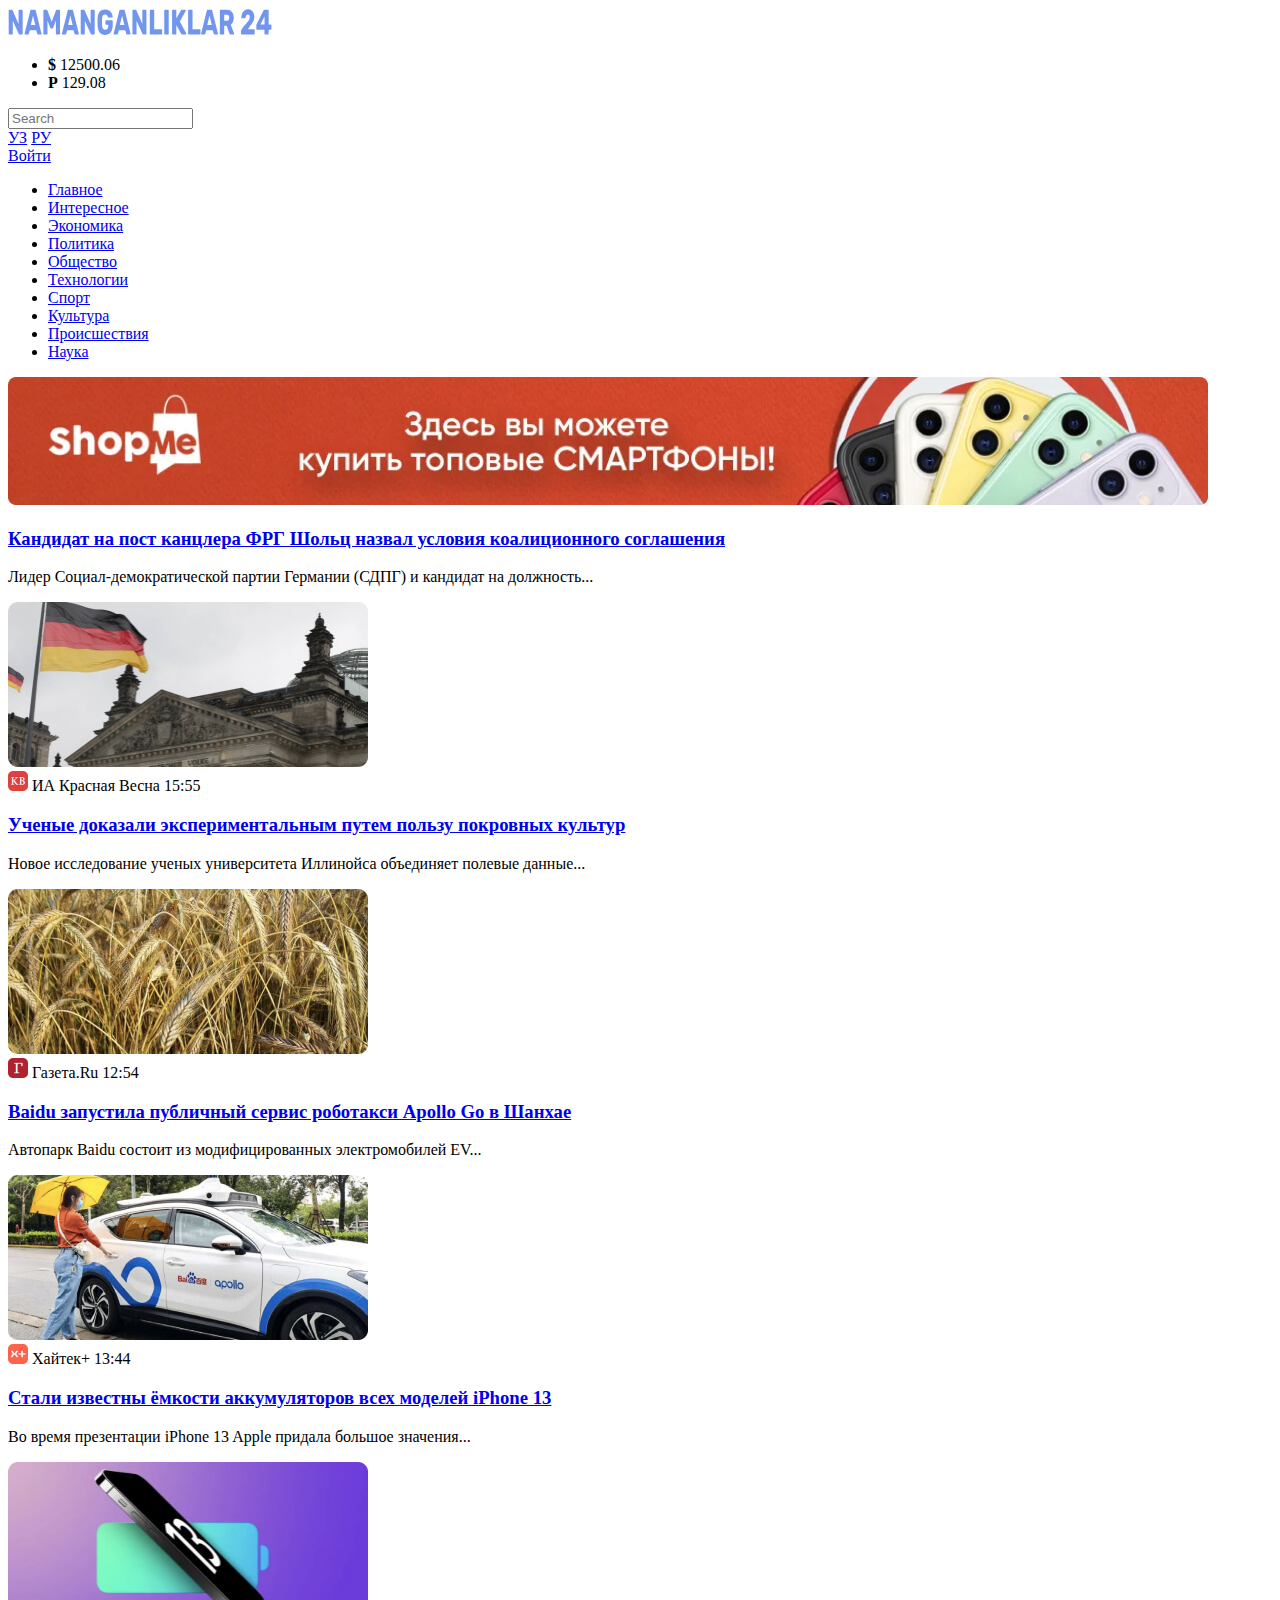
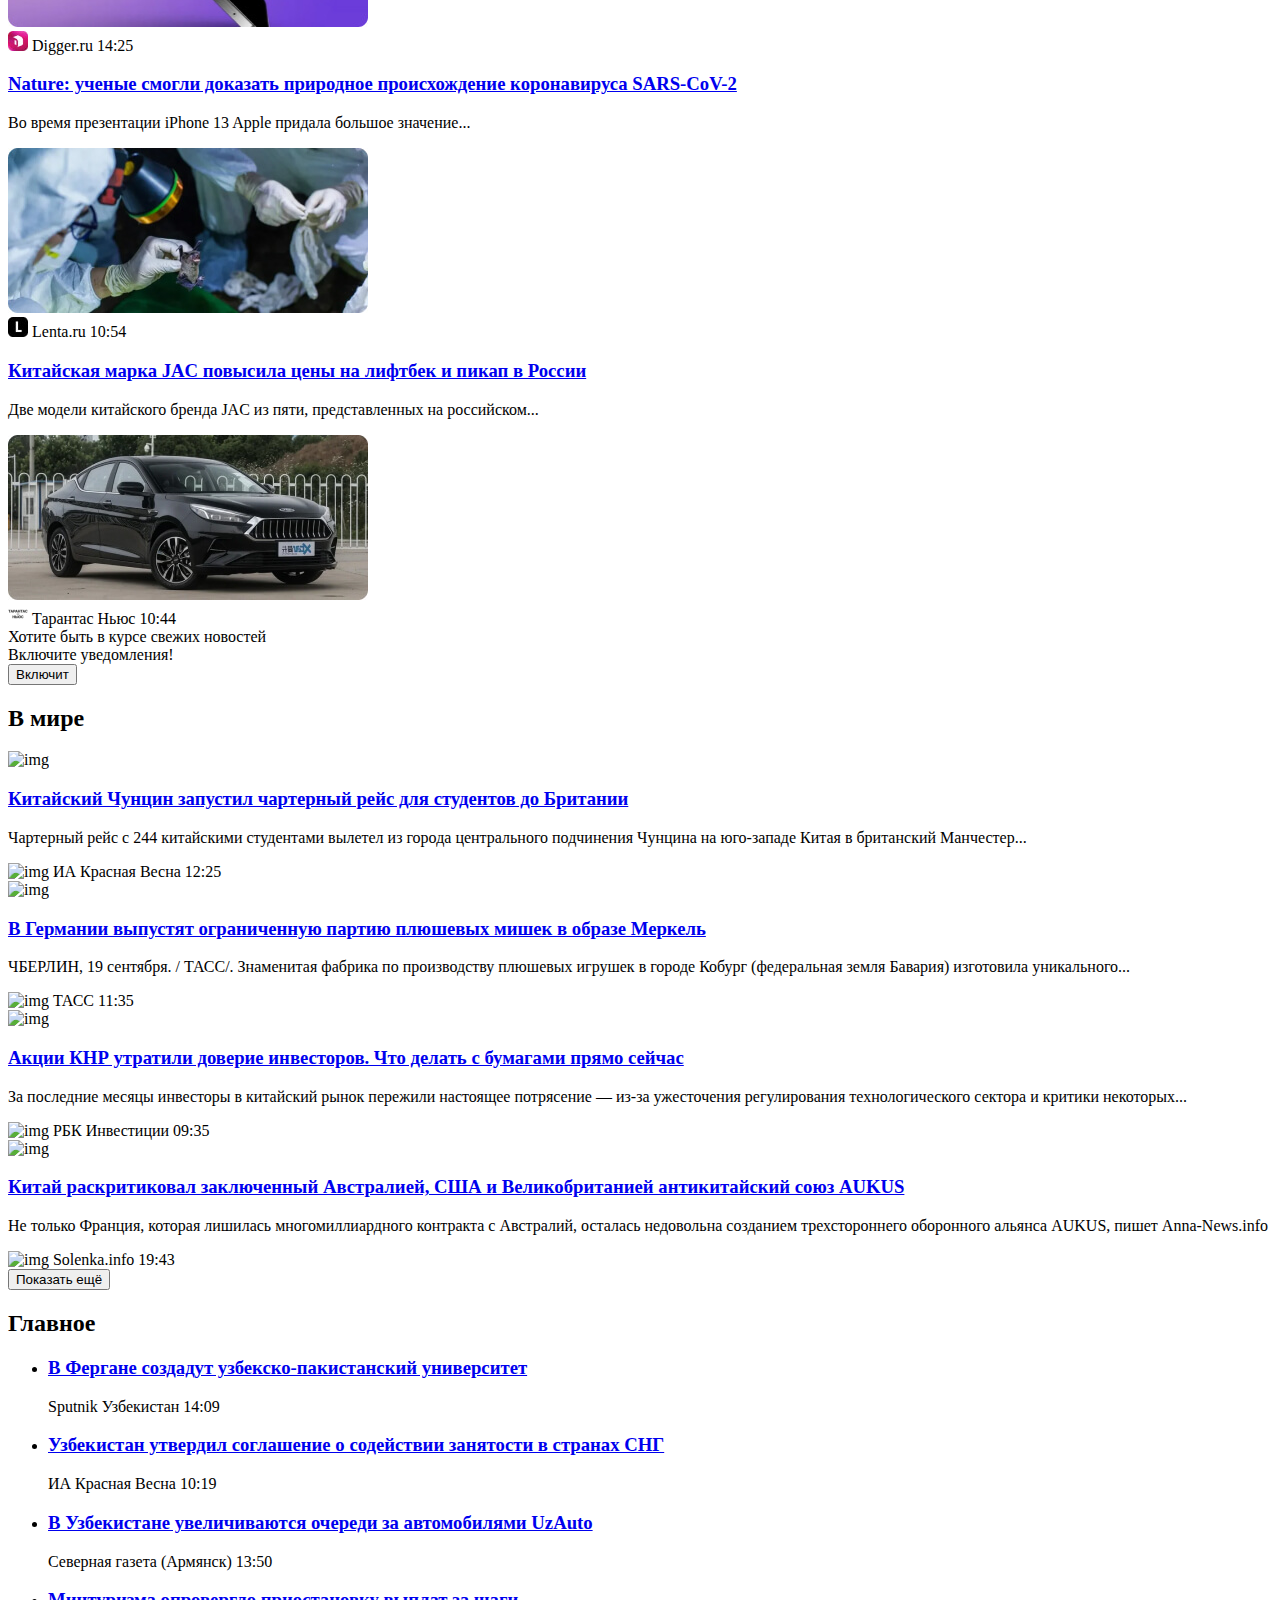
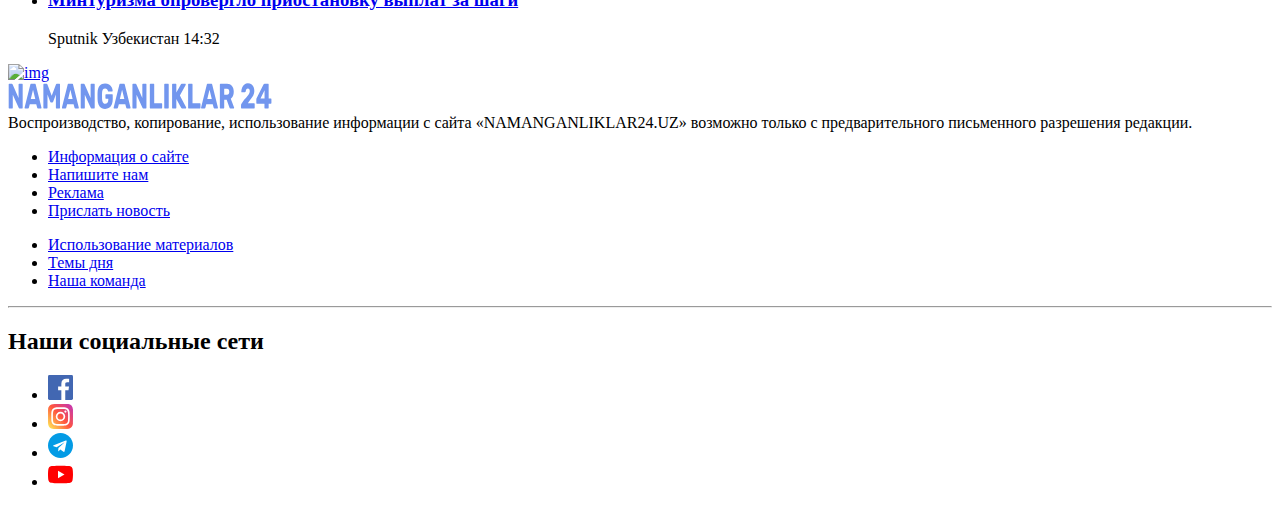
==== commit 3f33193a: "Prefix css" ====
--- a/index.html
+++ b/index.html
@@ -9,8 +9,9 @@
     <link rel="preconnect" href="https://fonts.gstatic.com" crossorigin>
     <link href="https://fonts.googleapis.com/css2?family=Rubik:wght@400;500;700&display=swap" rel="stylesheet">
     <!-- Styles -->
-    <link rel="stylesheet" href="css/normalize.css">
-    <link rel="stylesheet" href="css/style.css">
+    <!-- <link rel="stylesheet" href="css/normalize.css">
+    <link rel="stylesheet" href="css/style.css"> -->
+    <link rel="stylesheet" href="css/styles.min.css">
 </head>
 <body>
     <!-- SITE HEADER -->
@@ -53,34 +54,34 @@
             <nav class="sitenav">
                 <ul class="sitenav-list">
                     <li class="sitenav-item">
-                        <a class="sitenav-link" href="#">Главное</a>
-                    </li>
-                    <li class="sitenav-item">
-                        <a class="sitenav-link" href="#">Интересное</a>
-                    </li>
-                    <li class="sitenav-item">
-                        <a class="sitenav-link" href="#">Экономика</a>
-                    </li>
-                    <li class="sitenav-item">
-                        <a class="sitenav-link" href="#">Политика</a>
-                    </li>
-                    <li class="sitenav-item">
-                        <a class="sitenav-link" href="#">Общество</a>
-                    </li>
-                    <li class="sitenav-item">
-                        <a class="sitenav-link" href="#">Технологии</a>
-                    </li>
-                    <li class="sitenav-item">
-                        <a class="sitenav-link" href="#">Спорт</a>
-                    </li>
-                    <li class="sitenav-item">
-                        <a class="sitenav-link" href="#">Культура</a>
-                    </li>
-                    <li class="sitenav-item">
-                        <a class="sitenav-link" href="#">Происшествия</a>
-                    </li>
-                    <li class="sitenav-item">
-                        <a class="sitenav-link" href="#">Наука</a>
+                        <a class="sitenav-link" href="index.html">Главное</a>
+                    </li>
+                    <li class="sitenav-item">
+                        <a class="sitenav-link" href="news-list.html">Интересное</a>
+                    </li>
+                    <li class="sitenav-item">
+                        <a class="sitenav-link" href="news-list.html">Экономика</a>
+                    </li>
+                    <li class="sitenav-item">
+                        <a class="sitenav-link" href="news-list.html">Политика</a>
+                    </li>
+                    <li class="sitenav-item">
+                        <a class="sitenav-link" href="news-list.html">Общество</a>
+                    </li>
+                    <li class="sitenav-item">
+                        <a class="sitenav-link" href="news-list.html">Технологии</a>
+                    </li>
+                    <li class="sitenav-item">
+                        <a class="sitenav-link" href="news-list.html">Спорт</a>
+                    </li>
+                    <li class="sitenav-item">
+                        <a class="sitenav-link" href="news-list.html">Культура</a>
+                    </li>
+                    <li class="sitenav-item">
+                        <a class="sitenav-link" href="news-list.html">Происшествия</a>
+                    </li>
+                    <li class="sitenav-item">
+                        <a class="sitenav-link" href="news-list.html">Наука</a>
                     </li>
                 </ul>
             </nav>
--- a/css/style.css
+++ b/css/style.css
@@ -104,8 +104,13 @@
     border: none;
     background-color: #fff;
     font-size: 14px;
-    line-height: normal;
-}
+    background-image: url(../img/search-icon.svg);
+    background-repeat: no-repeat;
+    background-position: 15px center;
+    background-size: 20px;
+}
+
+
 /* LANG-TOGGLE */
 .lang-toggle {
     display: flex;
@@ -131,9 +136,11 @@
 .sitenav {
     padding-bottom: 16px;
     padding-top: 26px;
+    border-bottom: 1px solid #d1d1d1;
+    font-weight: 500;
+}
+.sitenav:not(:last-child){
     margin-bottom: 40px;
-    border-bottom: 1px solid #d1d1d1;
-    font-weight: 500;
 }
 .sitenav-list {
     display: flex;
@@ -375,8 +382,6 @@
     font-weight: 500;
     line-height: normal;
 }
-.sidebar-news-card-list {
-}
 .sidebar-news-card-item {
     padding-top: 20px;
     padding-bottom: 20px;
@@ -415,6 +420,9 @@
     height: 338px;
     object-fit: cover;
     border-radius: 15px;
+}
+.sidebar-ad-img-tall{
+    height: 553px;
 }
 
 /* SITE FOOTER */
@@ -507,4 +515,86 @@
     width: 25px;
     height: 25px;
     object-fit: contain;
+}
+
+/* CONTACT PAGE */
+.contact-page-content{
+    display: flex;
+    justify-content: space-between;
+}
+.contact-page-heading{
+    margin: 0;
+    margin-bottom: 20px;
+    color: #000;
+    font-size: 24px;
+    line-height: 29px;
+    font-weight: 500;
+}
+.contact-page-form{
+    display: flex;
+    flex-direction: column;
+    width: 696px;
+}
+.contact-page-form-submit{
+    align-self: flex-end;
+    margin-top: 20px;
+}
+
+/* FORM */
+.form-groups-wrapper{
+    display: flex;
+    justify-content: space-between;
+}
+.form-groups-wrappe:not(:last-child){
+    margin-bottom: 10px;
+}
+.form-groups-wrapper .form-group{
+    margin-bottom: 0;
+    width: calc(50% - 5px);
+}
+.form-group:not(:last-child){
+    margin-bottom: 10px;
+}
+.form-field{
+    display: block;
+    width: 100%;
+    padding: 18px 20px;
+    border: 1px solid rgba(0, 0, 0, 0.2);
+    background-color: #fff;
+    border-radius: 10px;
+}
+.form-field-texarea{
+    min-height: 180px;
+    resize: vertical;
+}
+/* DEFINITIONS-CARD */
+.contact-page-info {
+    width: 484px;
+}
+.contact-page-definitions-card {
+}
+.definitions-card {
+    display: block;
+    width: 100%;
+    padding: 20px 25px;
+    border-radius: 10px;
+    margin: 0;
+    background-color: #f6f6f6;
+    color: #000;
+}
+.definitions-card-item:not(:last-child){
+    border-bottom: 1px solid #d2d2d2;
+}
+.definitions-card-item {
+    padding-top: 20px;
+    padding-bottom: 20px;
+}
+.definitions-card-title {
+    margin-bottom: 7px;
+    font-size: 20px;
+    font-weight: 500;
+}
+.definitions-card-value {
+    font-size: 16px;
+    font-weight: 400;
 }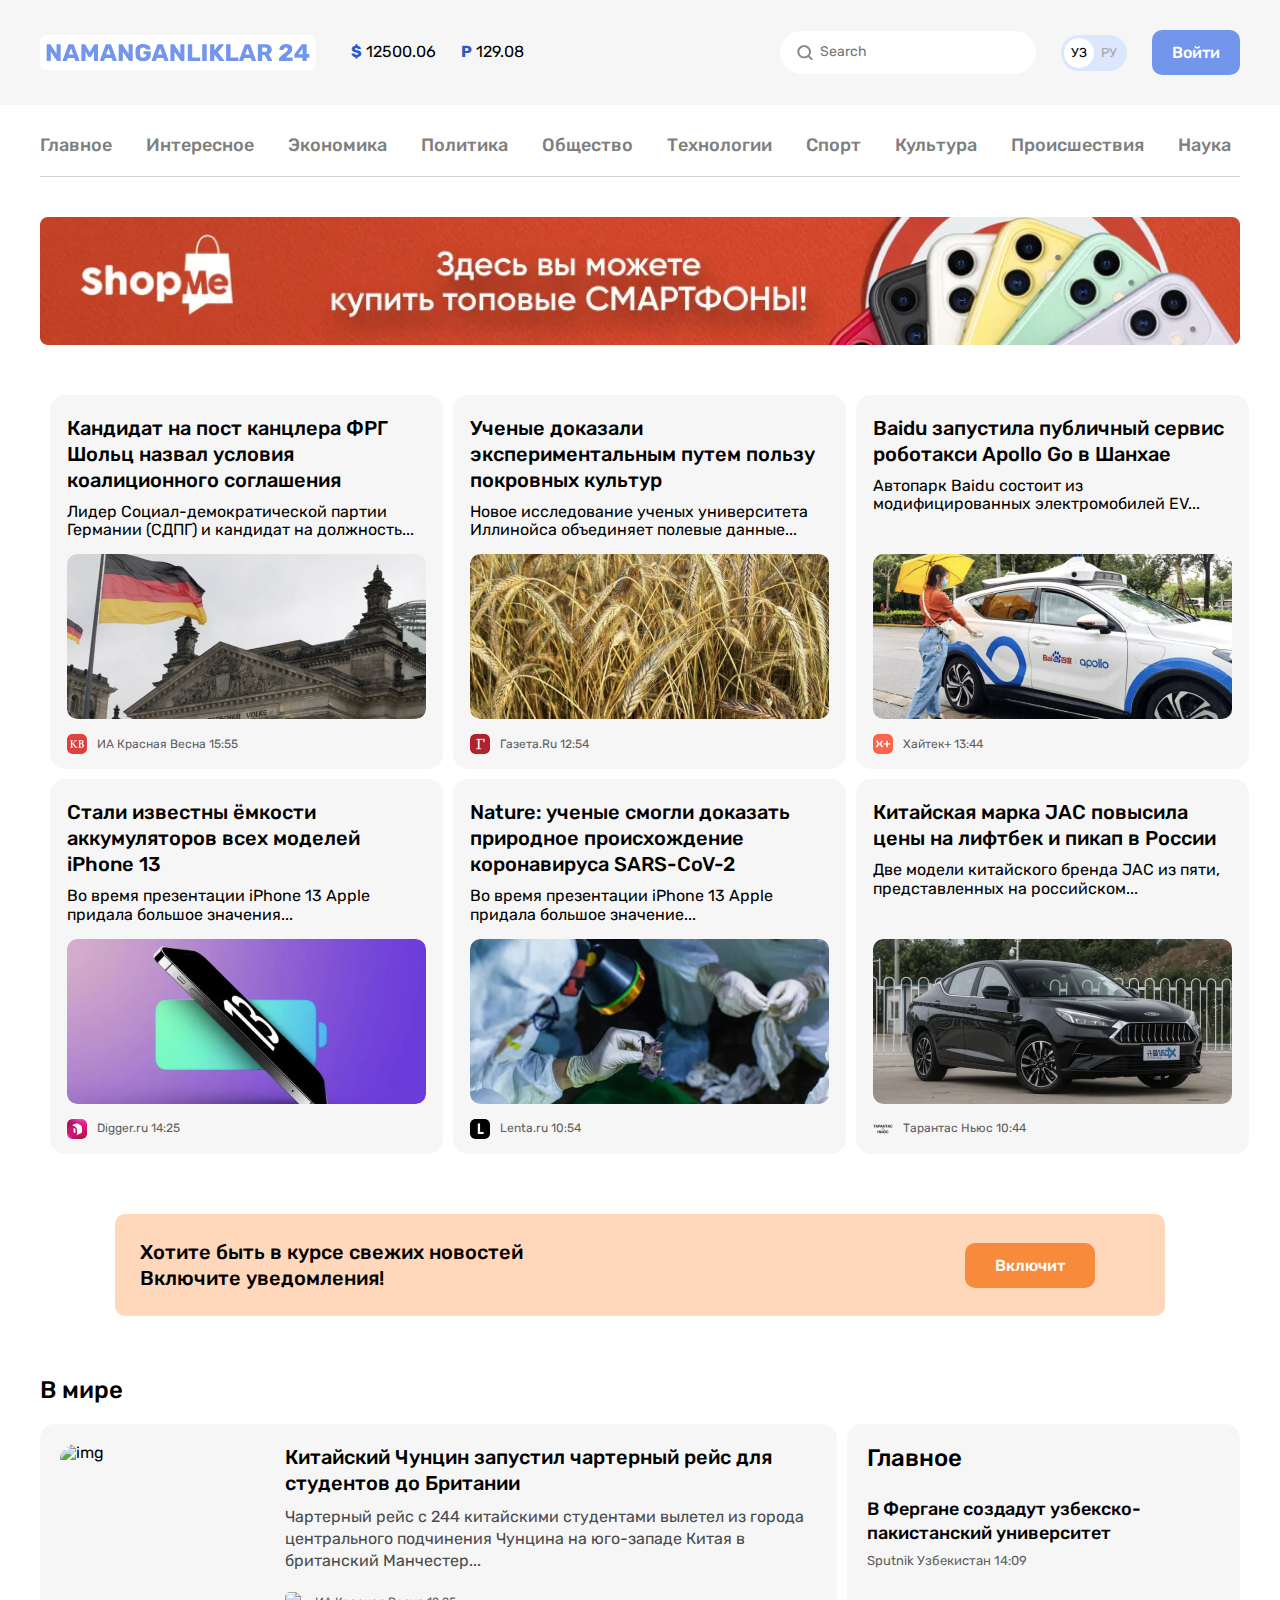
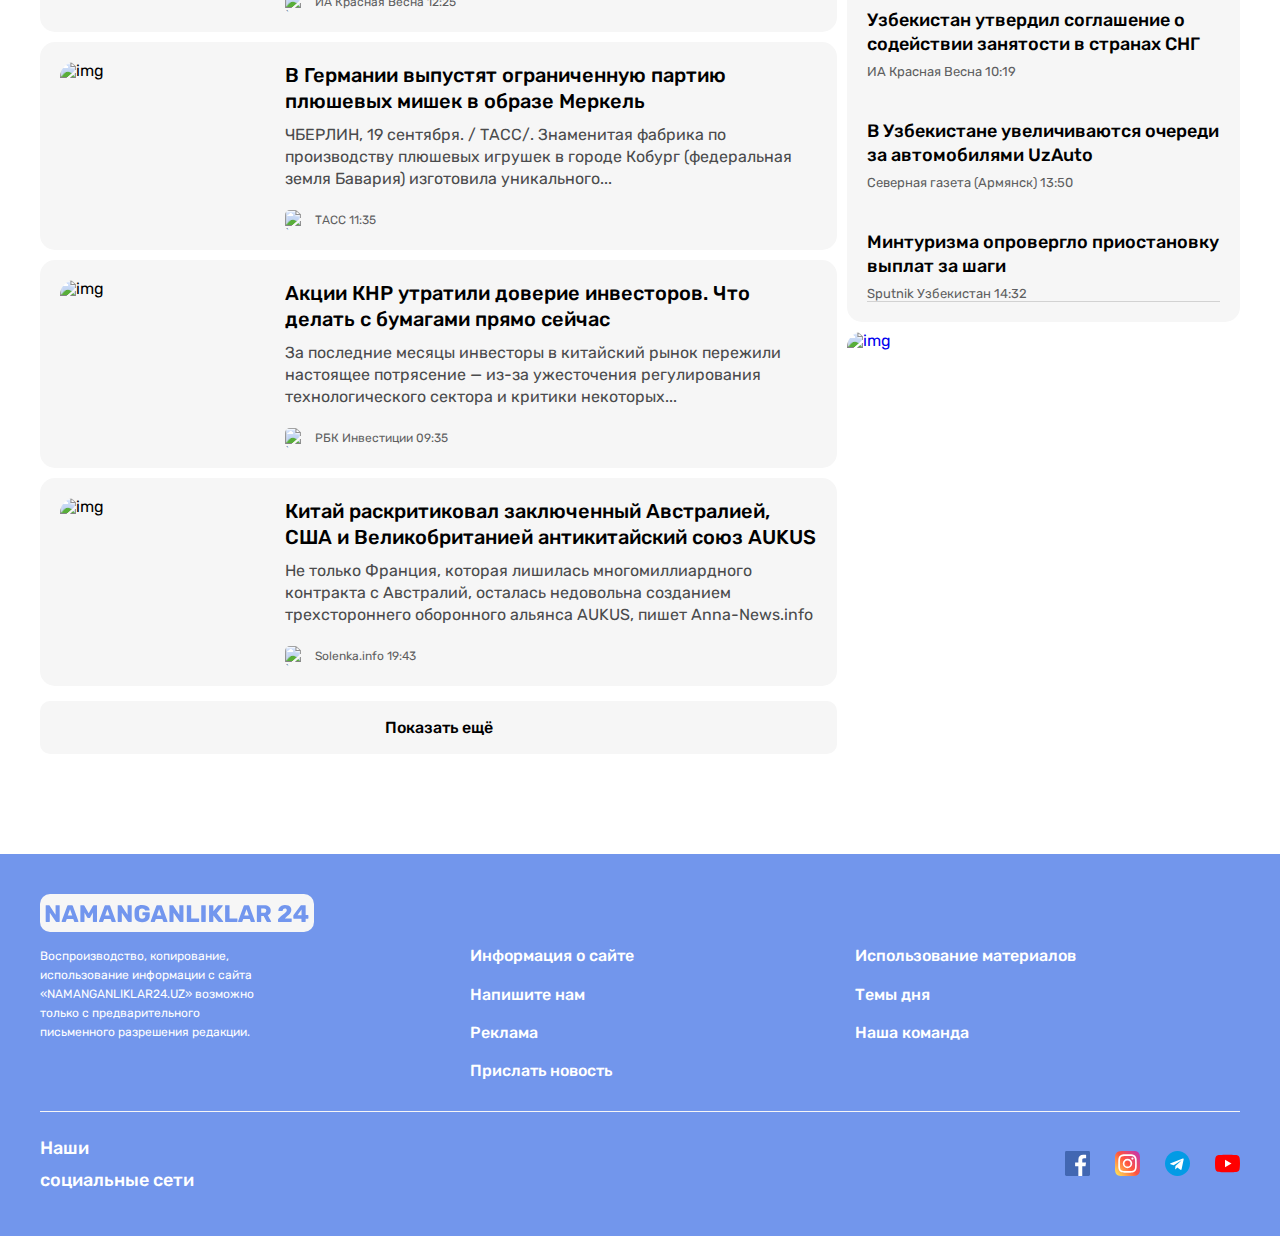
==== commit d0e94f4d: "Add custom property" ====
--- a/index.html
+++ b/index.html
@@ -9,9 +9,9 @@
     <link rel="preconnect" href="https://fonts.gstatic.com" crossorigin>
     <link href="https://fonts.googleapis.com/css2?family=Rubik:wght@400;500;700&display=swap" rel="stylesheet">
     <!-- Styles -->
-    <!-- <link rel="stylesheet" href="css/normalize.css">
-    <link rel="stylesheet" href="css/style.css"> -->
-    <link rel="stylesheet" href="css/styles.min.css">
+    <link rel="stylesheet" href="css/normalize.css">
+    <link rel="stylesheet" href="css/style.css">
+    <!-- <link rel="stylesheet" href="css/styles.min.css"> -->
 </head>
 <body>
     <!-- SITE HEADER -->
--- a/css/style.css
+++ b/css/style.css
@@ -1,3 +1,6 @@
+:root{
+    --accent-color: #7296EC;
+}
 *{
     box-sizing: border-box;
     padding: 0;
@@ -5,8 +8,13 @@
     list-style: none;
     text-decoration: none;
 }
+/* *,
+*::before,
+*::after{
+    box-sizing: inherit;
+} */
 *:focus{
-    outline: 2px dashed #7296EC;
+    outline: 2px dashed var(--accent-color);
 }
 html{
     height: 100%;
@@ -47,7 +55,7 @@
     width: 100%;
 }
 .button-primary{
-    background-color: #7296EC;
+    background-color: var(--accent-color);
     color: #fff;
 }
 .button:hover{
@@ -161,7 +169,7 @@
     font-size: 18px;
 }
 .sitenav-link:hover{
-    color: #7296EC;
+    color: var(--accent-color);
 }
 .sitenav-link:active{
     opacity: 0.6;
@@ -207,7 +215,7 @@
     color: #000;
 }
 .article-card-link:hover{
-    color: #7296EC;
+    color: var(--accent-color);
 }
 .article-card-link:active{
     opacity: 0.6;
@@ -331,7 +339,7 @@
     color: #000;
 }
 .article-card-horizontal-link:hover{
-    color: #7296EC;
+    color: var(--accent-color);
 }
 .article-card-horizontal-text {
     margin-bottom: 20px;
@@ -433,7 +441,7 @@
 .site-footer {
     padding-top: 40px;
     padding-bottom: 40px;
-    background-color: #7296EC;
+    background-color: var(--accent-color);
     color: #fff;
 }
 .site-footer-logo-wrapper {
--- a/css/styles.min.css
+++ b/css/styles.min.css
@@ -0,0 +1 @@
+/*! normalize.css v8.0.1 | MIT License | github.com/necolas/normalize.css */button,hr,input{overflow:visible}img,legend{max-width:100%}progress,sub,sup{vertical-align:baseline}*,body{margin:0}.article-card,.contact-page-form,.news-list,body{-webkit-box-orient:vertical;-webkit-box-direction:normal}html{line-height:1.15;-webkit-text-size-adjust:100%;height:100%;scroll-behavior:smooth}details,main{display:block}h1{font-size:2em;margin:.67em 0}hr{-webkit-box-sizing:content-box;box-sizing:content-box;height:0}[type=checkbox],[type=radio],legend{-webkit-box-sizing:border-box;padding:0}code,kbd,pre,samp{font-family:monospace,monospace;font-size:1em}a{background-color:transparent}abbr[title]{border-bottom:none;text-decoration:underline;-webkit-text-decoration:underline dotted;text-decoration:underline dotted}b,strong{font-weight:bolder}small{font-size:80%}sub,sup{font-size:75%;line-height:0;position:relative}sub{bottom:-.25em}sup{top:-.5em}img{border-style:none;height:auto}button,input,optgroup,select,textarea{font-family:inherit;font-size:100%;line-height:1.15;margin:0}button,select{text-transform:none}[type=button],[type=reset],[type=submit],button{-webkit-appearance:button}[type=button]::-moz-focus-inner,[type=reset]::-moz-focus-inner,[type=submit]::-moz-focus-inner,button::-moz-focus-inner{border-style:none;padding:0}[type=button]:-moz-focusring,[type=reset]:-moz-focusring,[type=submit]:-moz-focusring,button:-moz-focusring{outline:ButtonText dotted 1px}fieldset{padding:.35em .75em .625em}legend{box-sizing:border-box;color:inherit;display:table;white-space:normal}textarea{overflow:auto}[type=checkbox],[type=radio]{box-sizing:border-box}[type=number]::-webkit-inner-spin-button,[type=number]::-webkit-outer-spin-button{height:auto}[type=search]{-webkit-appearance:textfield;outline-offset:-2px}[type=search]::-webkit-search-decoration{-webkit-appearance:none}::-webkit-file-upload-button{-webkit-appearance:button;font:inherit}.button,body{font-size:16px}summary{display:list-item}[hidden],template{display:none}*{-webkit-box-sizing:border-box;box-sizing:border-box;padding:0;list-style:none;text-decoration:none}:focus{outline:#7296EC dashed 2px}body{display:-webkit-box;display:-ms-flexbox;display:flex;-ms-flex-direction:column;flex-direction:column;font-family:Rubik,sans-serif}.container{width:100%;max-width:1240px;padding-left:20px;padding-right:20px;margin-left:auto;margin-right:auto}.button{display:inline-block;padding:13px 20px;border:0;border-radius:10px;line-height:normal;font-weight:500;text-align:center;cursor:pointer}.button-block{display:block;width:100%}.button-primary{background-color:#7296ec;color:#fff}.button:hover,.site-footer-logo:hover,.site-header-logo:hover{opacity:.8}.article-card-link:active,.button:active,.site-footer-logo:active,.site-header-logo:active,.sitenav-link:active{opacity:.6}.header-top{padding-top:30px;padding-bottom:30px;background-color:#f6f6f6}.article-card-footer,.article-card-horizontal-footer,.header-top-container,.site-footer-socials-list,.sitenav-list{display:-webkit-box;display:-ms-flexbox;display:flex;-webkit-box-align:center;-ms-flex-align:center;align-items:center}.currancy-rates,.site-header-logo{display:-webkit-box;display:-ms-flexbox}.site-header-logo{display:flex;padding:8px 6px;margin-right:35px;border-radius:7px;background-color:#fff}.currancy-rates{display:flex;-webkit-box-align:center;-ms-flex-align:center;align-items:center;margin-right:auto}.currency-rates-item:not(:last-child),.global-search-form,.lang-toggle,.site-footer-socials-item:not(:last-child){margin-right:25px}.currency-rates-type{color:#2959ce}.global-search-form-input{padding:13px 20px 13px 40px;border-radius:60px;border:none;background-color:#fff;font-size:14px;background-image:url(../img/search-icon.svg);background-repeat:no-repeat;background-position:15px center;background-size:20px}.lang-toggle{display:-webkit-box;display:-ms-flexbox;display:flex;padding:3px;border-radius:39px;background-color:#dce6ff}.lang-toggle-link{width:30px;height:30px;font-size:13px;line-height:30px;text-align:center;color:#a6a6a6;border-radius:50%}.lang-toggle-link-active{background-color:#fff;color:#000}.sitenav{padding-bottom:16px;padding-top:26px;border-bottom:1px solid #d1d1d1;font-weight:500}.sitenav:not(:last-child){margin-bottom:40px}.sitenav-item{margin-top:4px;margin-bottom:4px}.sitenav-item:not(:last-child){margin-right:34px}.sitenav-link{display:block;color:#7f7f7f;text-align:center;font-size:18px}.article-card-horizontal-link:hover,.article-card-link:hover,.sitenav-link:hover{color:#7296ec}.sidebar-ad-link,.site-footer-about-links,.site-footer-socials-link,.site-header-banner-link{display:-webkit-box;display:-ms-flexbox;display:flex}.main-content{-webkit-box-flex:1;-ms-flex-positive:1;flex-grow:1;padding-top:50px;padding-bottom:100px}.news-grid{display:-webkit-box;display:-ms-flexbox;display:flex;-ms-flex-wrap:wrap;flex-wrap:wrap;margin-right:-10px;margin-bottom:-10px}.form-group:not(:last-child),.form-groups-wrappe:not(:last-child),.layout-sidebar-2-1-item:not(:last-child),.news-grid-item,.news-list-item:not(:last-child){margin-bottom:10px}.news-grid-item{width:393px;margin-left:10px}.article-card{display:-webkit-box;display:-ms-flexbox;display:flex;-ms-flex-direction:column;flex-direction:column;border-radius:15px;padding:20px 17px 15px;background-color:#f6f6f6}.article-card-title{margin-bottom:10px;font-size:20px;font-weight:500;line-height:26px}.article-card-img,.article-card-text{margin-bottom:15px}.article-card-horizontal-link,.article-card-link{display:inline-block;color:#000}.article-card-img{display:block;width:360px;height:165px;margin-top:auto;border-radius:10px;-o-object-fit:cover;object-fit:cover}.article-card-source-icon{margin-right:10px;border-radius:5px}.article-card-source{color:#5e5f61;font-size:12px;font-weight:400}.notification-cta{display:-webkit-box;display:-ms-flexbox;display:flex;-webkit-box-pack:justify;-ms-flex-pack:justify;justify-content:space-between;-webkit-box-align:center;-ms-flex-align:center;align-items:center;padding:25px 70px 25px 25px;margin:60px 75px;border-radius:10px;background-color:#ffd7ba}.notification-cta-text{color:#000;font-size:20px;font-weight:500;line-height:26px}.button-orange{color:#fff;display:-webkit-inline-box;display:-ms-inline-flexbox;display:inline-flex;padding:13px 30px;-webkit-box-align:start;-ms-flex-align:start;align-items:flex-start;gap:10px;border-radius:10px;background-color:#f78b3b}.layout-2-1,.news-list{display:-webkit-box;display:-ms-flexbox}.layout-2-1{display:flex;-webkit-box-align:start;-ms-flex-align:start;align-items:flex-start}.layout-main-2-1{width:797px;margin-right:10px}.layout-sidebar-2-1{width:393px;margin-top:48px}.global-news-heading{margin-top:0;margin-bottom:20px;color:#000;font-size:24px;font-weight:500;line-height:normal}.news-list{display:flex;-ms-flex-direction:column;flex-direction:column;margin-bottom:15px}.article-card-horizontal{display:-webkit-box;display:-ms-flexbox;display:flex;-webkit-box-align:start;-ms-flex-align:start;align-items:flex-start;padding:20px;background-color:#f6f6f6;border-radius:15px}.article-card-horizontal-img{display:block;width:210px;height:165px;margin-right:15px;border-radius:15px;-o-object-fit:cover;object-fit:cover}.article-card-horizontal-content{-webkit-box-flex:1;-ms-flex-positive:1;flex-grow:1}.article-card-horizontal-title{margin-top:0;margin-bottom:10px;font-size:20px;font-weight:500;line-height:26px}.article-card-horizontal-text{margin-bottom:20px;color:#4a4b4c;font-size:16px;font-weight:400;line-height:22px}.article-card-horizontal-icon{display:inline-block;width:20px;height:20px;border-radius:5px;margin-right:10px;-o-object-fit:cover;object-fit:cover}.article-card-horizontal-source{color:#5e5f61;font-size:12px;font-style:normal;font-weight:400;line-height:normal}.news-list-button{padding:17px;color:#000;background-color:#f6f6f6ff}.layout-sidebar{width:393px}.sidebar-news-card{padding:20px;color:#000;border-radius:15px;background-color:#f6f6f6}.sidebar-news-card-heading{margin-bottom:25px;color:#000;font-size:24px;font-weight:500;line-height:normal}.definitions-card-item,.sidebar-news-card-item{padding-top:20px;padding-bottom:20px}.sidebar-news-card-item:first-child{padding-top:0}.sidebar-news-card-item:last-child{padding-bottom:0;border-bottom:1px solid #d2d2d2}.sidebar-news-card-title{margin-bottom:8px;font-size:18px;font-weight:500;line-height:24px}.sidebar-news-card-link{color:#000}.sidebar-news-card-source{color:#5e5f61;font-size:13px;font-weight:400;line-height:normal}.sidebar-ad-img{width:393px;height:338px;-o-object-fit:cover;object-fit:cover;border-radius:15px}.sidebar-ad-img-tall{height:553px}.site-footer :focus{outline:#fff dashed 2px;outline-offset:3px}.site-footer{padding-top:40px;padding-bottom:40px;background-color:#7296ec;color:#fff}.site-footer-logo-wrapper{display:-webkit-box;display:-ms-flexbox;display:flex;margin-bottom:15px}.site-footer-logo{display:-webkit-box;display:-ms-flexbox;display:flex;background-color:#f6f6f6;padding:5px;border-radius:10px}.site-footer-logo-img{width:264px;height:28px;-o-object-fit:contain;object-fit:contain}.site-footer-about{width:230px;margin-right:200px;font-size:12px;line-height:19px}.site-footer-links-wrapper{display:-webkit-box;display:-ms-flexbox;display:flex;-webkit-box-flex:1;-ms-flex-positive:1;flex-grow:1}.site-footer-links{width:50%;padding-right:24px;font-weight:500}.site-footer-links-item:not(:last-child){margin-bottom:20px}.site-footer-link{display:inline-block;color:#fff}.site-footer-divider{margin-top:30px;margin-bottom:20px;height:1px;border:none;background-color:#f6f6f6}.site-footer-socials{display:-webkit-box;display:-ms-flexbox;display:flex;-webkit-box-pack:justify;-ms-flex-pack:justify;justify-content:space-between;-webkit-box-align:center;-ms-flex-align:center;align-items:center}.site-footer-socials-heading{width:160px;font-size:18px;line-height:32px;font-weight:500}.site-footer-socials-icon{-ms-flex-negative:0;flex-shrink:0;width:25px;height:25px;-o-object-fit:contain;object-fit:contain}.contact-page-content,.form-groups-wrapper{display:-webkit-box;display:-ms-flexbox;display:flex;-webkit-box-pack:justify;-ms-flex-pack:justify;justify-content:space-between}.contact-page-heading{margin:0 0 20px;color:#000;font-size:24px;line-height:29px;font-weight:500}.contact-page-form{display:-webkit-box;display:-ms-flexbox;display:flex;-ms-flex-direction:column;flex-direction:column;width:696px}.contact-page-form-submit{-ms-flex-item-align:end;align-self:flex-end;margin-top:20px}.form-groups-wrapper .form-group{margin-bottom:0;width:calc(50% - 5px)}.form-field{display:block;width:100%;padding:18px 20px;border:1px solid rgba(0,0,0,.2);background-color:#fff;border-radius:10px}.form-field-texarea{min-height:180px;resize:vertical}.contact-page-info{width:484px}.definitions-card{display:block;width:100%;padding:20px 25px;border-radius:10px;margin:0;background-color:#f6f6f6;color:#000}.definitions-card-item:not(:last-child){border-bottom:1px solid #d2d2d2}.definitions-card-title{margin-bottom:7px;font-size:20px;font-weight:500}.definitions-card-value{font-size:16px;font-weight:400}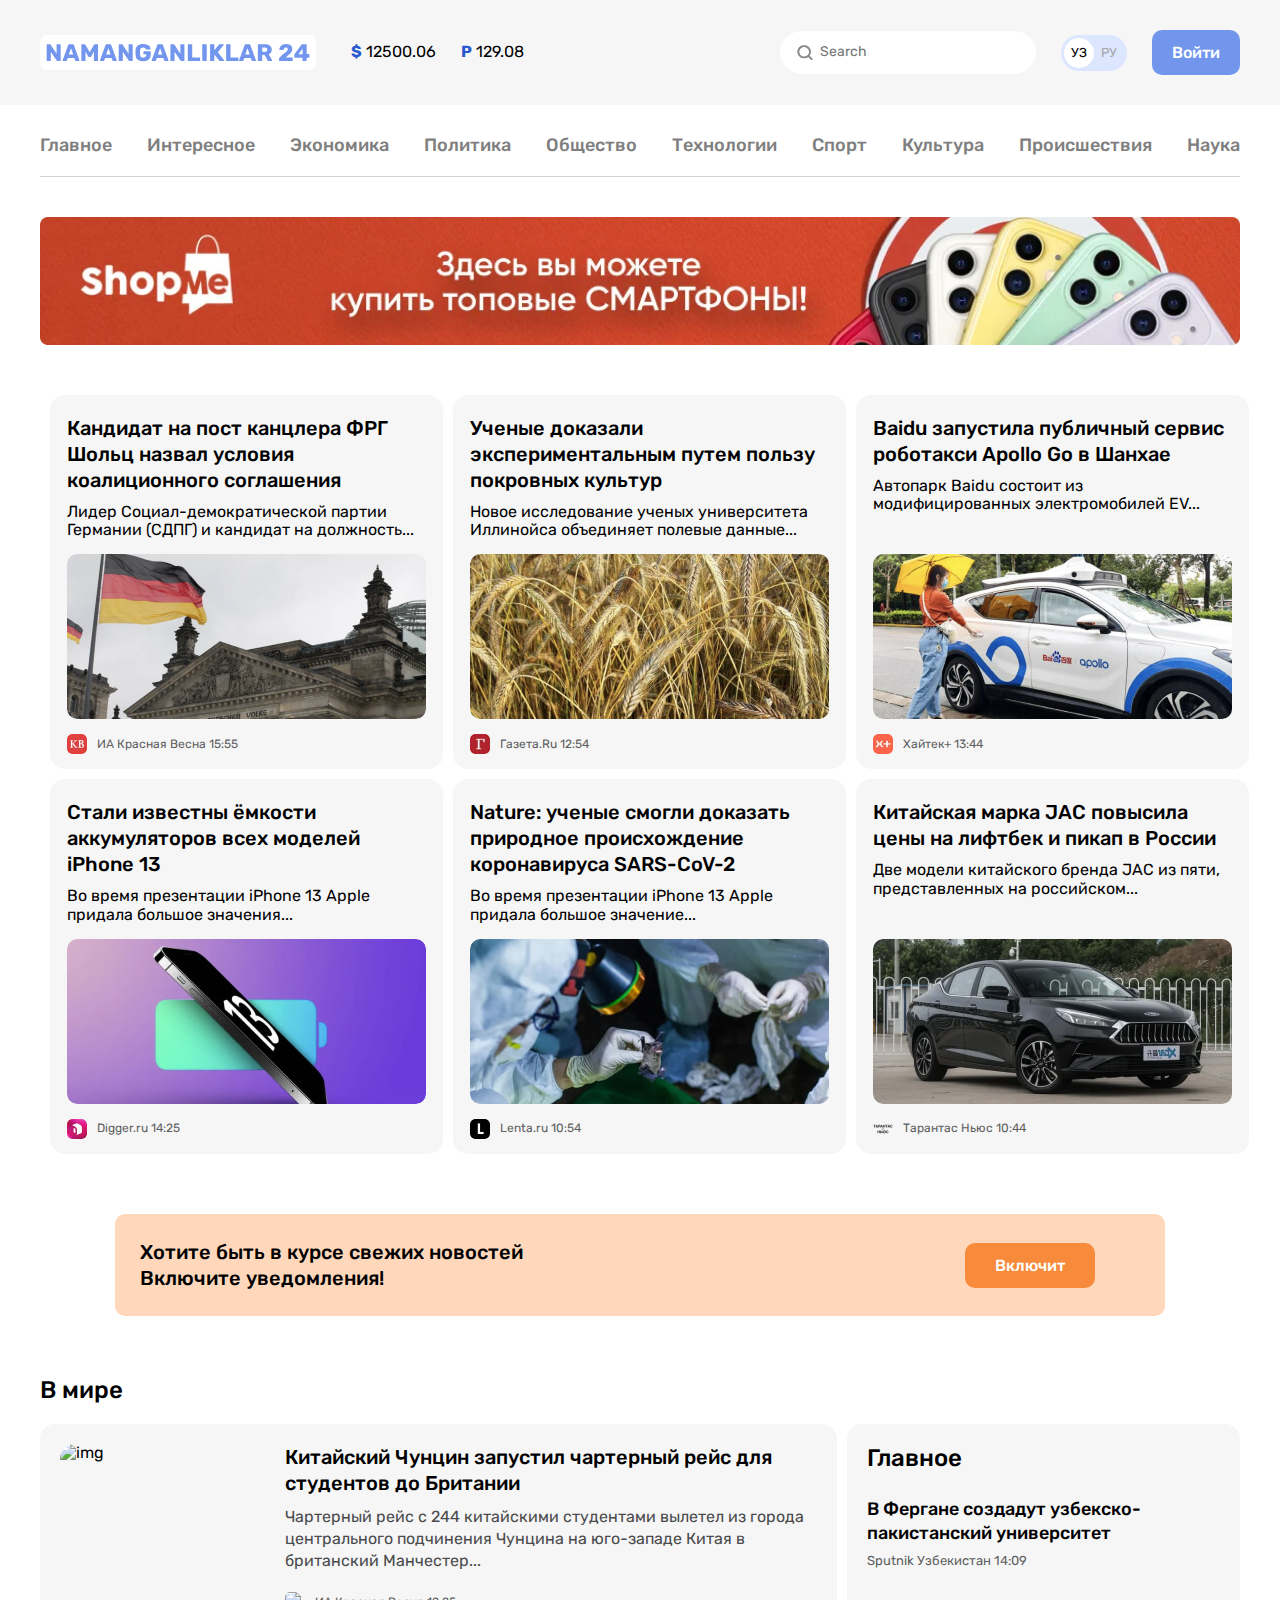
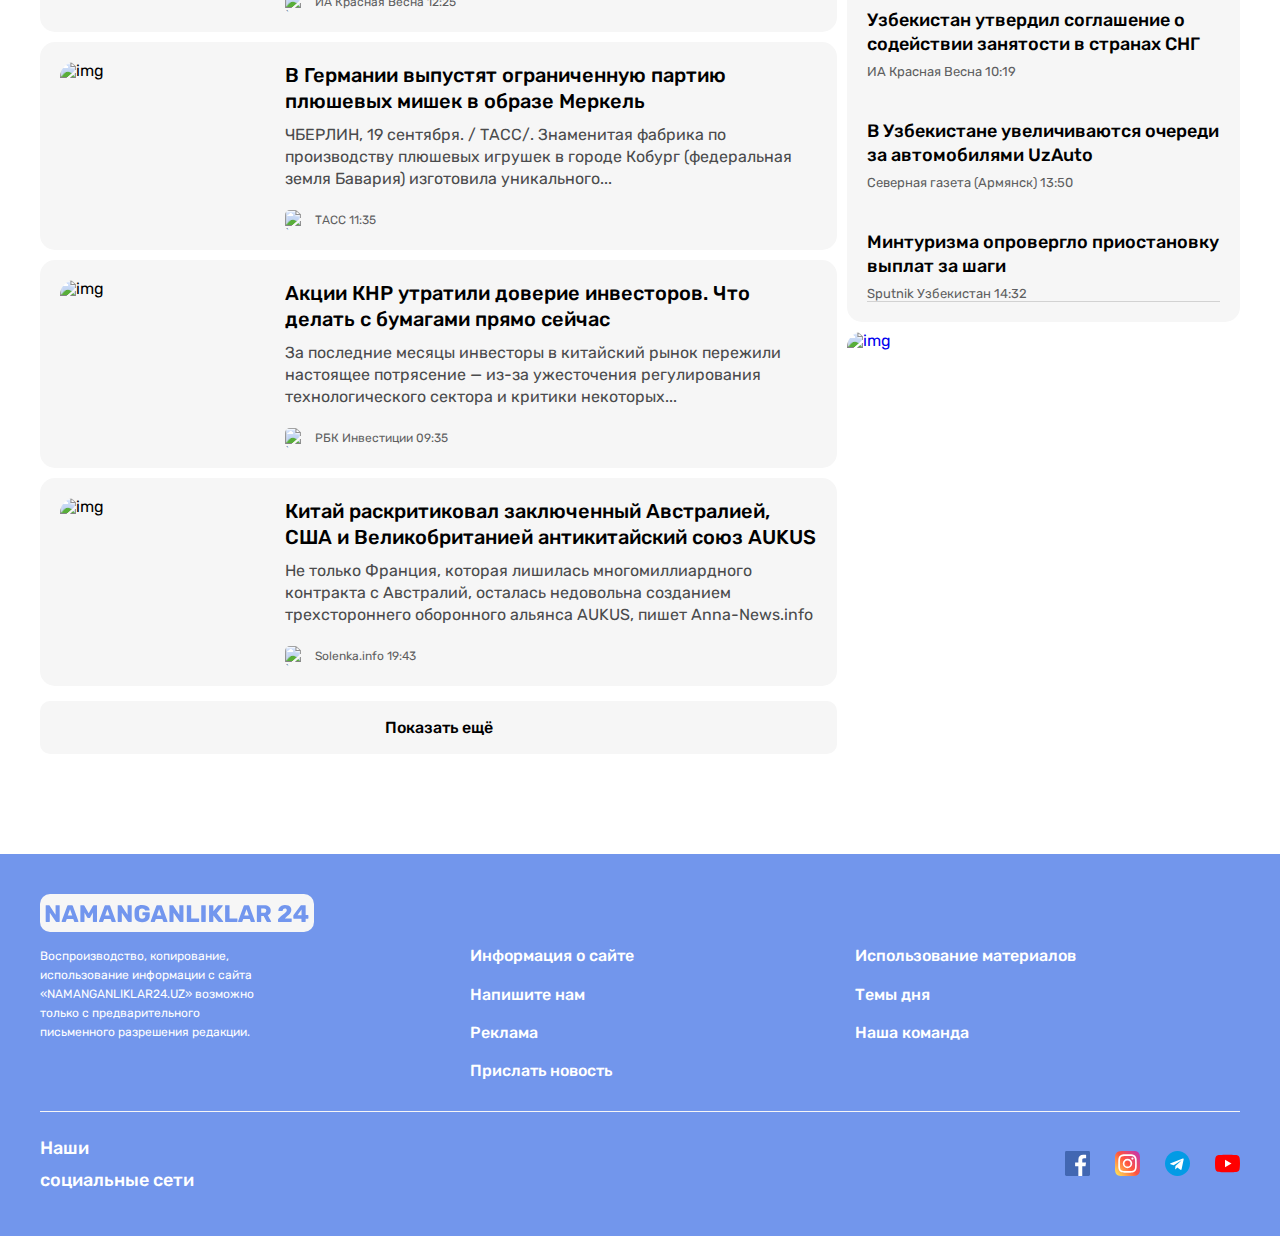
==== commit 357c72f4: "Change html and css code" ====
--- a/index.html
+++ b/index.html
@@ -18,6 +18,7 @@
     <header class="site-header">
         <div class="header-top">
             <div class="header-top-container container">
+                <!-- SITE LOGO -->
                 <a class="site-header-logo" href="index.html">
                     <img src="img/logo-site.svg" alt="site-logo" width="264" height="28">
                 </a>
@@ -45,7 +46,7 @@
                     <a class="lang-toggle-link" href="index.html/ru">РУ</a>
                 </div>
                 <!-- SITE-HEADER AUTH -->
-                <a class="button button-primary" href="#">Войти</a>
+                <a class="button button-primary" href="contact.html">Войти</a>
             </div>
         </div>
 
@@ -181,8 +182,6 @@
                             <span class="article-card-source">Тарантас Ньюс 10:44</span>
                         </footer>
                     </article>
-
-
                 </div>
             </div>
 
@@ -295,7 +294,7 @@
 
                     <aside class="layout-sidebar-2-1-item sidebar-ad">
                         <a class="sidebar-ad-link" href="#">
-                            <img class="sidebar-ad-img" src="https://placehold.co/393x338" alt="img" width="393" height="338">
+                            <img class="sidebar-ad-img" src="https://placehold.co/393x340" alt="img" width="393" height="340">
                         </a>
                     </aside>
                 </div>
@@ -379,5 +378,23 @@
         </div>
     </footer>
 
+    <!-- MODAL -->
+    <section class="modal" id="notifications-modal">
+        <div class="modal-dialog">
+            <div class="modal-content">
+                <h2 class="visually-hidden">Уведомления</h2>
+                <button class="modal-close js-modal-close" type="button">
+                    <img class="modal-close-icon" src="img/modal-close.svg" alt="" width="24" height="24">
+                </button>
+                <p class="modal-lead">Хотите быть в курсе свежих новостей?<br>Включите уведомления!</p>
+                <div class="modal-actions">
+                    <button class="button button-large button-orange" type="button">Включит</button>
+                </div>
+            </div>
+        </div>
+    </section>
+
+
+    <script src="js/main.js"></script>
 </body>
 </html>--- a/css/style.css
+++ b/css/style.css
@@ -37,6 +37,18 @@
     padding-right: 20px;
     margin-left: auto;
     margin-right: auto;
+}
+
+/* VISUALLY HIDDEN */
+.visually-hidden {
+    position: absolute;
+    width: 1px;
+    height: 1px;
+    margin: -1px;
+    border: 0;
+    padding: 0;
+    clip: rect(0 0 0 0);
+    overflow: hidden;
 }
 /* BUTTON */
 .button{
@@ -49,6 +61,11 @@
     font-weight: 500;
     text-align: center;
     cursor: pointer;
+}
+.button-large{
+    padding: 15px 40px;
+    font-size: 24px;
+    line-height: 28px;
 }
 .button-block{
     display: block;
@@ -153,15 +170,15 @@
 .sitenav-list {
     display: flex;
     align-items: center;
-    /* justify-content: space-between; */
+    justify-content: space-between;
 }
 .sitenav-item{
     margin-top: 4px;
     margin-bottom: 4px;
 }
-.sitenav-item:not(:last-child) {
+/* .sitenav-item:not(:last-child) {
     margin-right: 34px;
-}
+} */
 .sitenav-link {
     display: block;
     color: #7F7F7F;
@@ -246,6 +263,7 @@
     font-weight: 400;
 }
 
+/* CTA */
 .notification-cta {
     display: flex;
     justify-content: space-between;
@@ -429,8 +447,8 @@
     object-fit: cover;
     border-radius: 15px;
 }
-.sidebar-ad-img-tall{
-    height: 553px;
+.sidebar-ad-img{
+    height: 340px;
 }
 
 /* SITE FOOTER */
@@ -579,8 +597,8 @@
 .contact-page-info {
     width: 484px;
 }
-.contact-page-definitions-card {
-}
+/* .contact-page-definitions-card {
+} */
 .definitions-card {
     display: block;
     width: 100%;
@@ -605,4 +623,71 @@
 .definitions-card-value {
     font-size: 16px;
     font-weight: 400;
+}
+
+
+/* MODAL */
+.modal{
+    display: none;
+    padding-bottom: 40px;
+    width: 100%;
+    height: 100%;
+    position: fixed;
+    z-index: 999;
+    top: 0;
+    left: 0;
+    overflow: auto;
+    background-color: rgba(0, 0, 0, 0.4);
+}
+.modal-open{
+    display: block;
+}
+.modal-dialog{
+    margin-left: auto;
+    margin-right: auto;
+    margin-top: 200px;
+    width: 100%;
+    max-width: 850px;
+}
+.modal-content{
+    position: relative;
+    z-index: 1;
+    padding: 50px;
+    border-radius: 15px;
+    background-color: #fff;
+}
+.modal-close{
+    position: absolute;
+    z-index: 1;
+    top: 20px;
+    right: 20px;
+    border: 0;
+    padding: 0;
+    background-color: transparent;
+    cursor: pointer;
+}
+.modal-close:hover{
+    opacity: 0.8;
+}
+.modal-close:active{
+    opacity: 0.6;
+}
+.modal-close-icon{
+    display: block;
+    width: 24px;
+    height: 24px;
+}
+.modal-lead{
+    margin-top: 0;
+    margin-bottom: 25px;
+    font-size: 26px;
+    font-weight: 500;
+    line-height: 34px;
+    color: rgba(0, 0, 0, 1);
+    text-align: center;
+}
+.modal-actions{
+    display: flex;
+    justify-content: center;
+    align-items: center;
 }